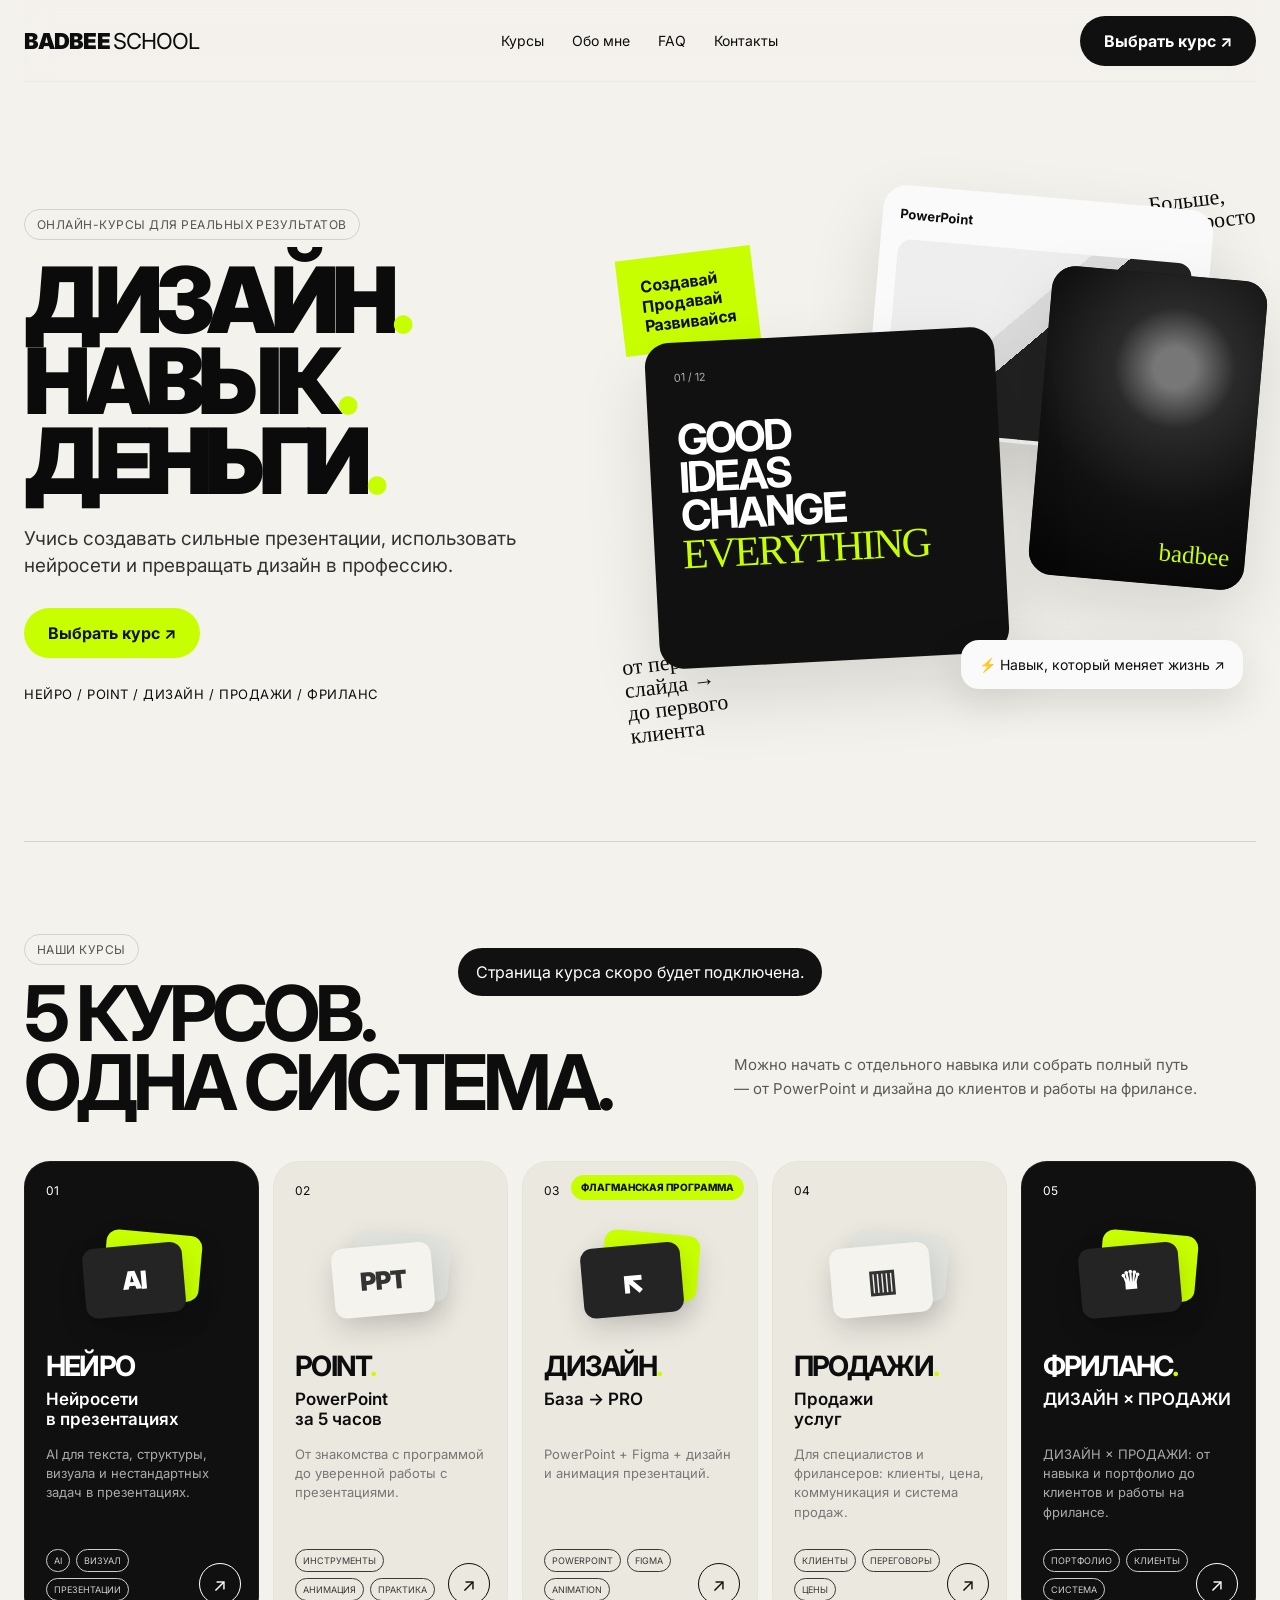
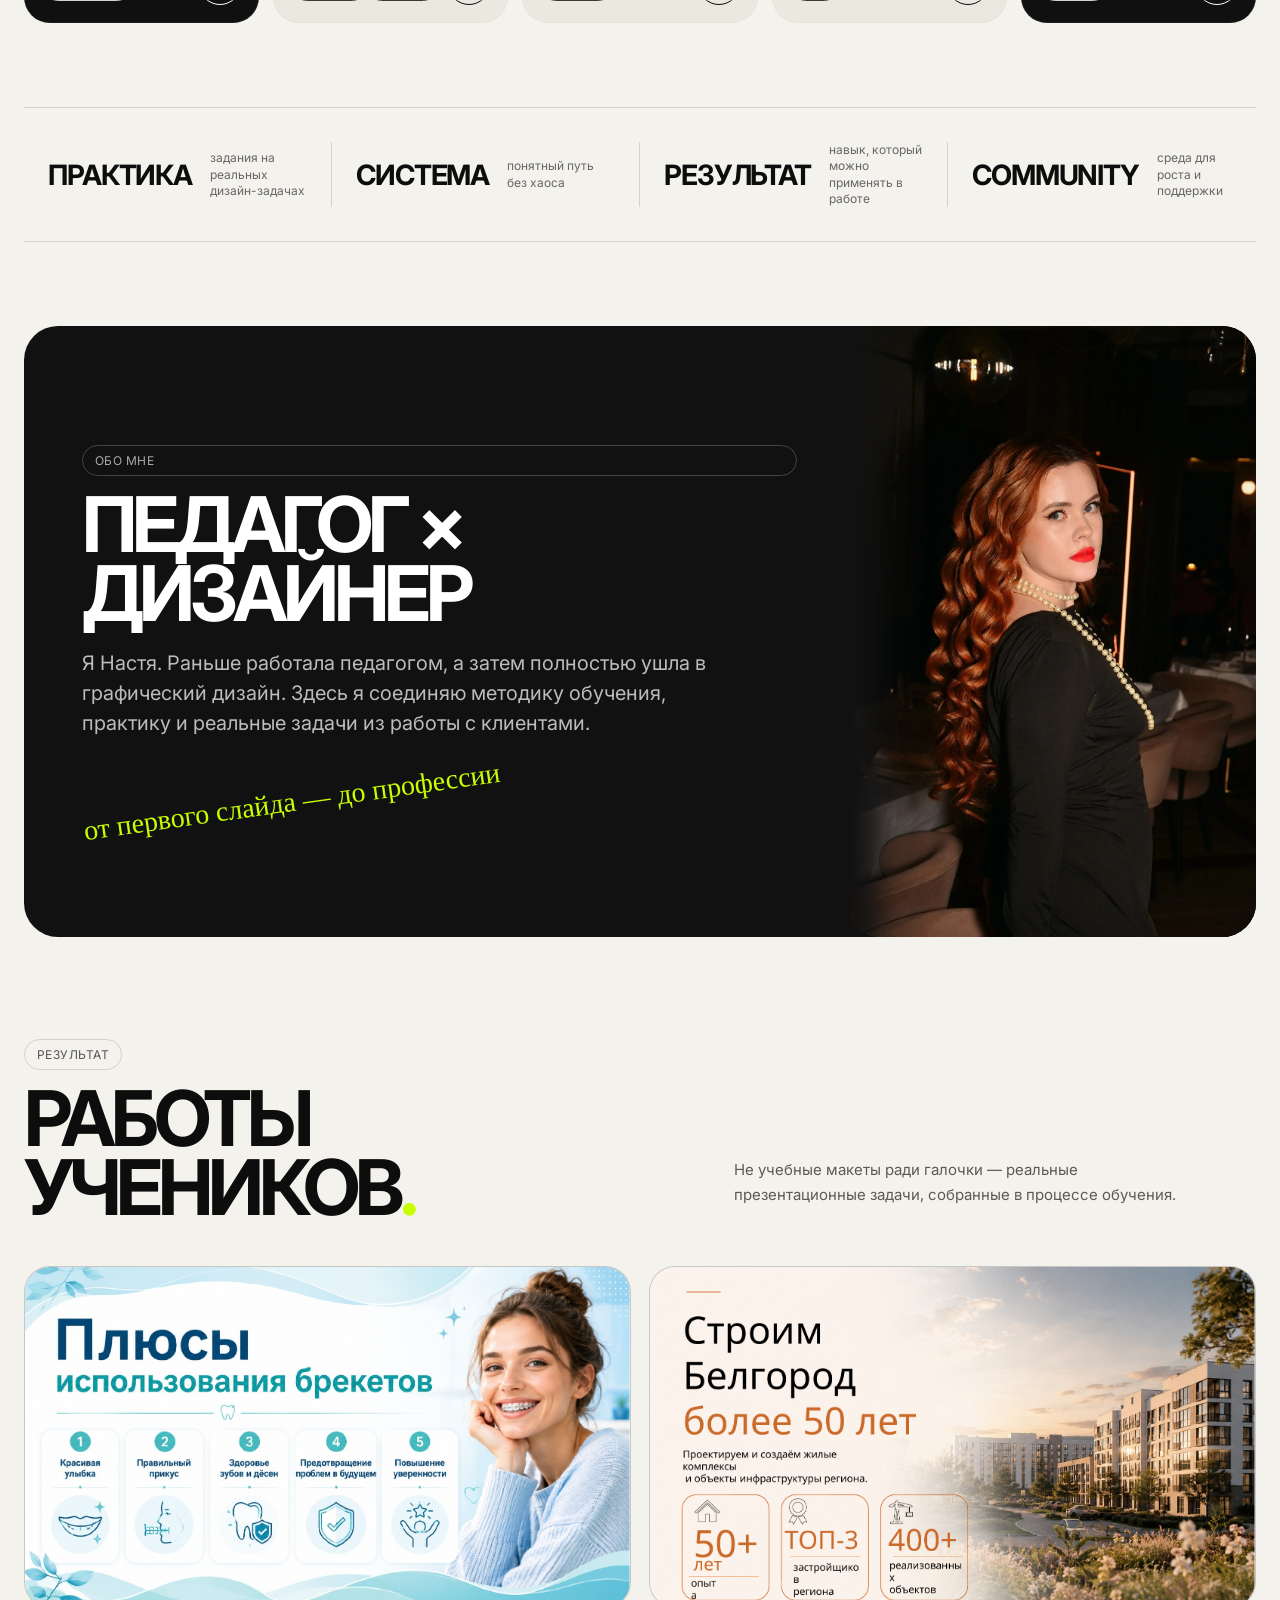
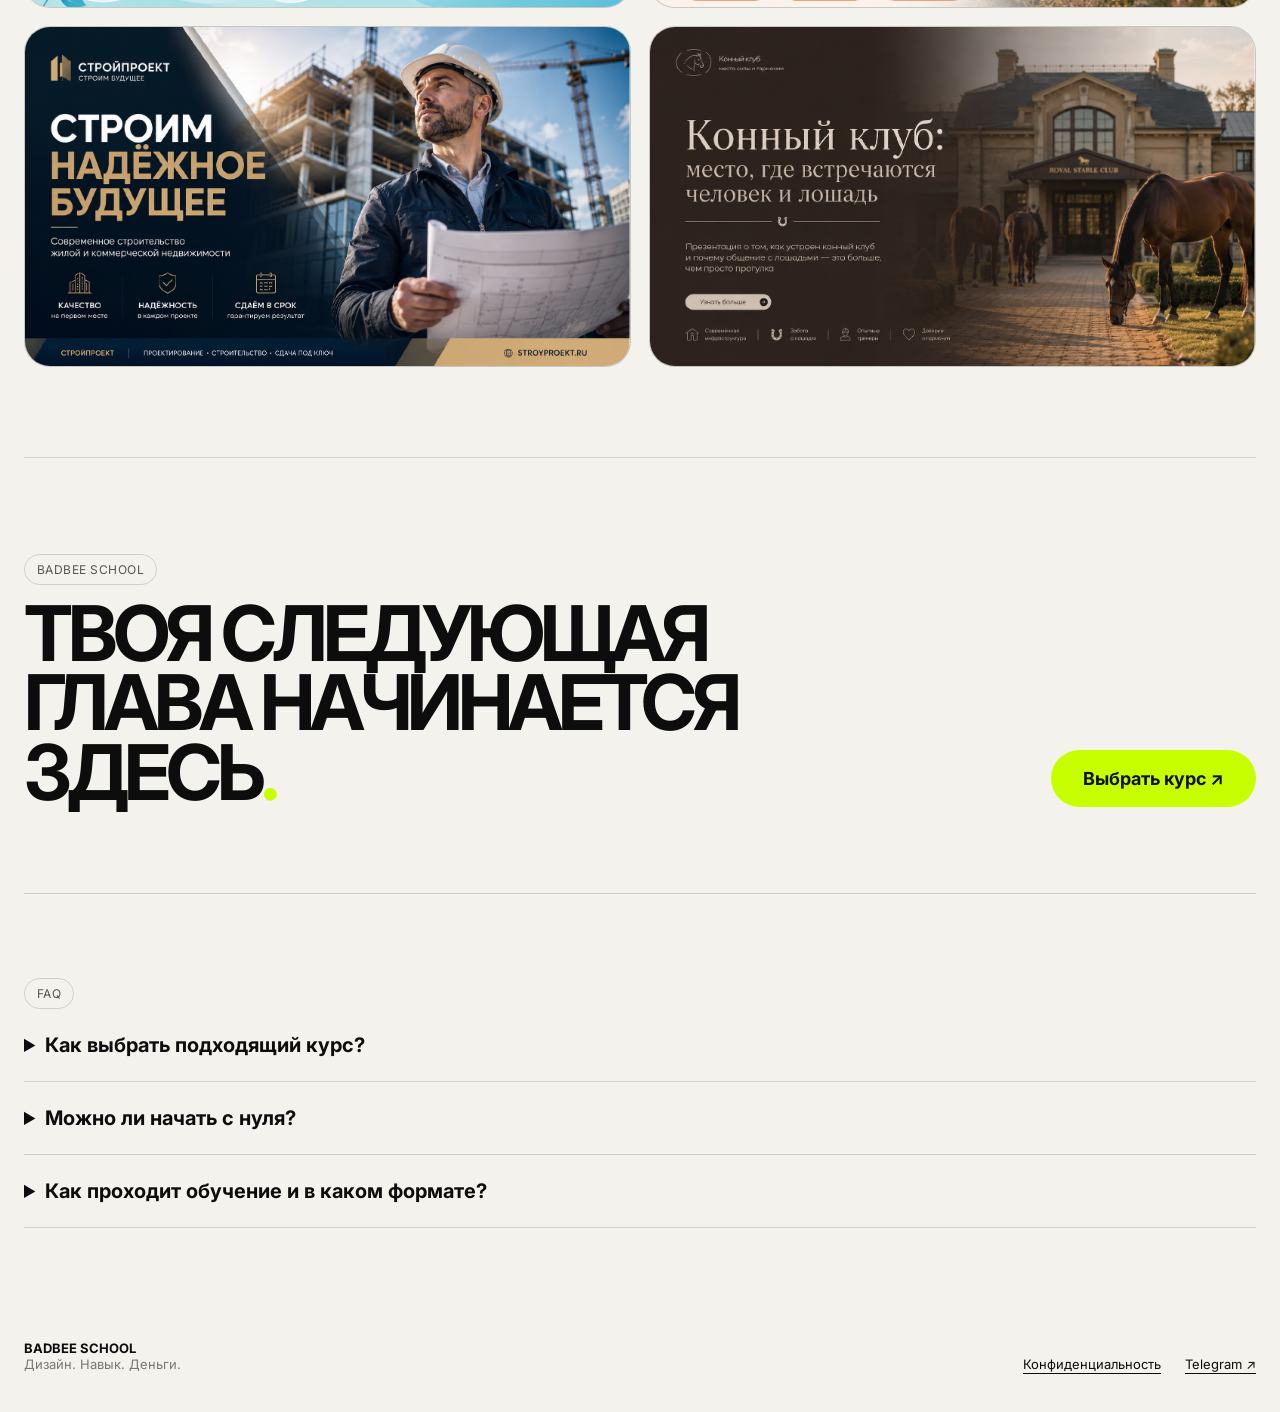
==== index.html @ 47cbee2c "пп" ====
<!DOCTYPE html>
<html lang="ru">
<head>
  <meta charset="UTF-8" />
  <meta name="viewport" content="width=device-width, initial-scale=1.0" />
  <title>BADBEE SCHOOL</title>
  <meta name="description" content="BADBEE SCHOOL — курсы по презентациям, нейросетям, продажам и фрилансу." />
  <link rel="preconnect" href="https://fonts.googleapis.com">
  <link rel="preconnect" href="https://fonts.gstatic.com" crossorigin>
  <link href="https://fonts.googleapis.com/css2?family=Inter:wght@400;500;600;700;800;900&display=swap" rel="stylesheet">
  <link rel="stylesheet" href="styles.css" />
</head>
<body>
  <header class="site-header container">
    <a href="#top" class="brand">BADBEE <span>SCHOOL</span></a>
    <nav class="nav">
      <a href="#courses">Курсы</a>
      <a href="#about">Обо мне</a>
      <a href="#faq">FAQ</a>
      <a href="#contacts">Контакты</a>
    </nav>
    <a class="button button-dark header-cta" href="#courses">Выбрать курс ↗</a>
    <button class="menu-btn" aria-label="Открыть меню">☰</button>
  </header>

  <main id="top">
    <section class="hero container">
      <div class="hero-copy">
        <div class="eyebrow">ОНЛАЙН-КУРСЫ ДЛЯ РЕАЛЬНЫХ РЕЗУЛЬТАТОВ</div>
        <h1 class="hero-stack"><span class="hero-line">ДИЗАЙН<i>.</i></span><span class="hero-line">НАВЫК<i>.</i></span><span class="hero-line">ДЕНЬГИ<i>.</i></span></h1>
        <p>Учись создавать сильные презентации, использовать нейросети и превращать дизайн в профессию.</p>
        <a href="#courses" class="button button-lime">Выбрать курс ↗</a>
        <div class="course-line">НЕЙРО / POINT / ДИЗАЙН / ПРОДАЖИ / ФРИЛАНС</div>
      </div>

      <div class="hero-art" aria-hidden="true">
        <div class="lime-note">Создавай<br>Продавай<br>Развивайся</div>
        <div class="card card-a"><div class="mini">01 / 12</div><strong>GOOD<br>IDEAS<br>CHANGE<br><em>EVERYTHING</em></strong></div>
        <div class="card card-b"><span>PowerPoint</span><div class="fake-ui"></div></div>
        <div class="card card-c"><span class="portrait-mark">badbee</span><div class="portrait"></div></div>
        <div class="floating-chip">⚡ Навык, который меняет жизнь ↗</div>
        <div class="scribble s1">от первого<br>слайда →<br>до первого<br>клиента</div>
        <div class="scribble s2">Больше,<br>чем просто<br>курсы</div>
      </div>
    </section>

    <section class="courses container" id="courses">
      <div class="section-head">
        <div>
          <div class="section-kicker">НАШИ КУРСЫ</div>
          <h2>5 КУРСОВ.<br>ОДНА СИСТЕМА.</h2>
        </div>
        <p>Можно начать с отдельного навыка или собрать полный путь — от PowerPoint и дизайна до клиентов и работы на фрилансе.</p>
      </div>

      <div class="course-grid">
        <article class="course-card dark">
          <div class="num">01</div>
          <div class="course-icon-stack"><span class="icon-card back"></span><span class="icon-card front">AI</span></div>
          <h3>НЕЙРО</h3>
          <h4>Нейросети<br>в презентациях</h4>
          <p>AI для текста, структуры, визуала и нестандартных задач в презентациях.</p>
          <div class="tags"><span>AI</span><span>ВИЗУАЛ</span><span>ПРЕЗЕНТАЦИИ</span></div>
          <button class="arrow-btn" data-course="НЕЙРО" data-href="neuro.html">↗</button>
        </article>

        <article class="course-card light">
          <div class="num">02</div>
          <div class="course-icon-stack light-icon"><span class="icon-card back"></span><span class="icon-card front">PPT</span></div>
          <h3>POINT<span>.</span></h3>
          <h4>PowerPoint<br>за 5 часов</h4>
          <p>От знакомства с программой до уверенной работы с презентациями.</p>
          <div class="tags"><span>ИНСТРУМЕНТЫ</span><span>АНИМАЦИЯ</span><span>ПРАКТИКА</span></div>
          <button class="arrow-btn" data-course="POINT" data-href="point.html">↗</button>
        </article>

        <article class="course-card light flagship">
          <div class="flag">ФЛАГМАНСКАЯ ПРОГРАММА</div>
          <div class="num">03</div>
          <div class="course-icon-stack"><span class="icon-card back"></span><span class="icon-card front">↖</span></div>
          <h3>ДИЗАЙН<span>.</span></h3>
          <h4>База → PRO</h4>
          <p>PowerPoint + Figma + дизайн и анимация презентаций.</p>
          <div class="tags"><span>POWERPOINT</span><span>FIGMA</span><span>ANIMATION</span></div>
          <button class="arrow-btn" data-course="ДИЗАЙН" data-href="design.html">↗</button>
        </article>

        <article class="course-card light sales-card">
          <div class="num">04</div>
          <div class="course-icon-stack light-icon"><span class="icon-card back"></span><span class="icon-card front">▥</span></div>
          <h3>ПРОДАЖИ<span>.</span></h3>
          <h4>Продажи<br>услуг</h4>
          <p>Для специалистов и фрилансеров: клиенты, цена, коммуникация и система продаж.</p>
          <div class="tags"><span>КЛИЕНТЫ</span><span>ПЕРЕГОВОРЫ</span><span>ЦЕНЫ</span></div>
          <button class="arrow-btn" data-course="ПРОДАЖИ" data-href="sales.html">↗</button>
        </article>

        <article class="course-card dark">
          <div class="num">05</div>
          <div class="course-icon-stack"><span class="icon-card back"></span><span class="icon-card front">♛</span></div>
          <h3>ФРИЛАНС<span>.</span></h3>
          <h4>ДИЗАЙН × ПРОДАЖИ</h4>
          <p>ДИЗАЙН × ПРОДАЖИ: от навыка и портфолио до клиентов и работы на фрилансе.</p>
          <div class="tags"><span>ПОРТФОЛИО</span><span>КЛИЕНТЫ</span><span>СИСТЕМА</span></div>
          <button class="arrow-btn" data-course="ФРИЛАНС" data-href="freelance.html">↗</button>
        </article>
      </div>
    </section>

    <section class="stats container">
      <div><strong>ПРАКТИКА</strong><span>задания на реальных дизайн-задачах</span></div>
      <div><strong>СИСТЕМА</strong><span>понятный путь без хаоса</span></div>
      <div><strong>РЕЗУЛЬТАТ</strong><span>навык, который можно применять в работе</span></div>
      <div><strong>COMMUNITY</strong><span>среда для роста и поддержки</span></div>
    </section>

    <section class="about container" id="about">
      <div class="about-card about-with-photo">
        <div class="about-copy">
          <div class="section-kicker">ОБО МНЕ</div>
          <h2>ПЕДАГОГ × ДИЗАЙНЕР</h2>
          <p>Я Настя. Раньше работала педагогом, а затем полностью ушла в графический дизайн. Здесь я соединяю методику обучения, практику и реальные задачи из работы с клиентами.</p>
          <div class="signature">от первого слайда — до профессии</div>
        </div>
        <figure class="about-photo"><img src="assets/nastya.jpg" alt="Настя — автор BADBEE SCHOOL"></figure>
      </div>
    </section>

    <section class="student-works container" id="student-works">
      <div class="section-head">
        <div><div class="section-kicker">РЕЗУЛЬТАТ</div><h2>РАБОТЫ<br>УЧЕНИКОВ<span>.</span></h2></div>
        <p>Не учебные макеты ради галочки — реальные презентационные задачи, собранные в процессе обучения.</p>
      </div>
      <div class="student-grid">
        <figure class="student-work"><img src="assets/student-work/work-1.png" alt="Работа ученика — презентация о брекетах"></figure>
        <figure class="student-work"><img src="assets/student-work/work-2.png" alt="Работа ученика — презентация жилого проекта"></figure>
        <figure class="student-work"><img src="assets/student-work/work-3.png" alt="Работа ученика — учебная презентация"></figure>
        <figure class="student-work"><img src="assets/student-work/work-4.png" alt="Работа ученика — конный клуб"></figure>
      </div>
    </section>

    <section class="cta container">
      <div>
        <div class="section-kicker">BADBEE SCHOOL</div>
        <h2>ТВОЯ СЛЕДУЮЩАЯ<br>ГЛАВА НАЧИНАЕТСЯ<br>ЗДЕСЬ<span>.</span></h2>
      </div>
      <a href="#courses" class="button button-lime big">Выбрать курс ↗</a>
    </section>

    <section class="faq container" id="faq">
      <div class="section-kicker">FAQ</div>
      <details><summary>Как выбрать подходящий курс?</summary><p>POINT — если нужна уверенная работа в PowerPoint; ДИЗАЙН — если хочешь делать сильные презентации; НЕЙРО — если хочешь встроить AI в работу; ПРОДАЖИ — если нужен рост в клиентах и цене; ФРИЛАНС — если нужен полный путь ДИЗАЙН × ПРОДАЖИ.</p></details>
      <details><summary>Можно ли начать с нуля?</summary><p>Да. На странице каждого курса будет отдельно указано, какой уровень нужен на старте.</p></details>
      <details><summary>Как проходит обучение и в каком формате?</summary><p>Все уроки и материалы доступны в чате. Ты проходишь обучение в своём темпе, а в программах с сопровождением дополнительно получаешь обратную связь, разборы и помощь по ходу обучения.</p></details>
    </section>
  </main>

  <footer class="footer container" id="contacts">
    <div><strong>BADBEE SCHOOL</strong><br><span>Дизайн. Навык. Деньги.</span></div>
    <div class="footer-links"><a href="privacy.html">Конфиденциальность</a><a href="https://t.me/badbee_design" target="_blank" rel="noreferrer">Telegram ↗</a></div>
  </footer>

  <div class="toast" id="toast">Страница курса скоро будет подключена.</div>
  <script src="script.js"></script>
</body>
</html>
---- styles.css ----
:root{
  --bg:#f4f2ec;
  --panel:#ece9e1;
  --text:#0d0d0d;
  --muted:#6f6d67;
  --lime:#c8ff00;
  --line:rgba(13,13,13,.14);
}
*{box-sizing:border-box}
html{scroll-behavior:smooth}
body{margin:0;background:var(--bg);color:var(--text);font-family:Inter,Arial,sans-serif}
a{color:inherit;text-decoration:none}
button{font:inherit}
.container{width:min(1320px,calc(100% - 48px));margin:0 auto}
.site-header{height:82px;display:flex;align-items:center;justify-content:space-between;gap:24px;position:sticky;top:0;z-index:50;background:rgba(244,242,236,.86);backdrop-filter:blur(14px);border-bottom:1px solid rgba(0,0,0,.04)}
.brand{font-size:22px;font-weight:900;letter-spacing:-.04em}.brand span{font-weight:400}
.nav{display:flex;gap:28px;font-size:14px}.nav a:hover{opacity:.55}
.button{display:inline-flex;align-items:center;justify-content:center;border-radius:999px;padding:15px 24px;font-weight:700;transition:.2s transform,.2s opacity}.button:hover{transform:translateY(-2px)}
.button-dark{background:#101010;color:white}.button-lime{background:var(--lime);color:#111}.big{padding:18px 32px;font-size:18px}
.menu-btn{display:none;border:0;background:transparent;font-size:26px}
.hero{min-height:720px;display:grid;grid-template-columns:.86fr 1.14fr;align-items:center;gap:30px;padding:50px 0 64px;border-bottom:1px solid var(--line)}
.eyebrow,.section-kicker{display:inline-block;border:1px solid var(--line);border-radius:999px;padding:7px 12px;font-size:12px;letter-spacing:.04em;color:#555}
.hero h1{font-size:clamp(64px,7vw,112px);line-height:.86;letter-spacing:-.075em;margin:24px 0 24px;font-weight:900}.hero h1 span,.course-card h3 span,.cta h2 span{color:var(--lime)}
.hero-copy>p{max-width:520px;font-size:20px;line-height:1.35;color:#333;margin-bottom:28px}.course-line{font-size:13px;letter-spacing:.04em;margin-top:28px}
.hero-art{position:relative;height:560px}
.card{position:absolute;border-radius:24px;box-shadow:0 30px 70px rgba(0,0,0,.12);overflow:hidden}.card-a{width:58%;height:330px;background:#111;color:#fff;left:9%;top:155px;padding:26px;transform:rotate(-3deg);z-index:3}.card-a strong{font-size:42px;line-height:.9;letter-spacing:-.05em}.card-a em{font-style:normal;color:var(--lime);font-family:cursive;font-weight:400}.mini{font-size:11px;margin-bottom:36px;color:#aaa}.card-b{width:55%;height:260px;right:6%;top:20px;background:#fafafa;transform:rotate(5deg);padding:18px;z-index:1}.card-b span{font-size:13px;font-weight:700}.fake-ui{margin-top:16px;height:190px;border-radius:14px;background:linear-gradient(135deg,#eee 0 40%,#ddd 40% 48%,#222 48% 100%)}.card-c{width:37%;height:320px;right:1%;top:85px;background:#151515;z-index:2;transform:rotate(5deg)}.portrait{height:100%;background:radial-gradient(circle at 60% 30%,#777 0 8%,#2a2a2a 24%,#111 56%,#050505 100%)}.portrait-mark{position:absolute;right:16px;bottom:18px;color:var(--lime);font-family:cursive;font-size:25px;z-index:2}.lime-note{position:absolute;left:0;top:80px;background:var(--lime);padding:18px 22px;transform:rotate(-7deg);font-weight:700;z-index:0}.floating-chip{position:absolute;right:4%;bottom:80px;background:#fafafa;border-radius:18px;padding:16px 18px;z-index:6;box-shadow:0 14px 40px rgba(0,0,0,.12);font-size:14px}.scribble{position:absolute;font-family:cursive;font-size:22px;line-height:1.05;transform:rotate(-7deg)}.s1{left:-2%;bottom:20px}.s2{right:-2%;top:30px}
.courses{padding:70px 0}.section-head{display:grid;grid-template-columns:1.1fr .9fr;gap:40px;align-items:end;margin-bottom:34px}.section-head h2,.about h2,.cta h2{font-size:clamp(48px,6vw,82px);line-height:.9;letter-spacing:-.065em;margin:14px 0 0}.section-head p{font-size:16px;line-height:1.5;color:#5c5a56;max-width:470px}
.course-grid{display:grid;grid-template-columns:repeat(5,1fr);gap:12px}.course-card{min-height:430px;border-radius:24px;padding:22px;position:relative;overflow:hidden;display:flex;flex-direction:column}.course-card.dark{background:#101010;color:#fff}.course-card.light{background:#ebe8e0}.course-card h3{font-size:31px;line-height:.95;letter-spacing:-.055em;margin:158px 0 8px;position:relative;z-index:5;max-width:100%}.course-card h4{font-size:18px;line-height:1.15;margin:0 0 16px;font-weight:600;position:relative;z-index:5}.course-card p{font-size:14px;line-height:1.45;color:#777;margin:0 0 18px;position:relative;z-index:5}.dark p{color:#aaa}.num{position:absolute;left:22px;top:18px;font-size:12px}.tags{display:flex;flex-wrap:wrap;gap:6px;margin-top:auto;padding-right:44px}.tags span{font-size:9px;border:1px solid currentColor;border-radius:999px;padding:5px 7px;opacity:.8}.arrow-btn{position:absolute;right:18px;bottom:18px;width:42px;height:42px;border-radius:50%;background:transparent;border:1px solid currentColor;color:inherit;cursor:pointer;font-size:18px}.arrow-btn:hover{background:var(--lime);color:#111;border-color:var(--lime)}
.orb{position:absolute;width:156px;height:156px;border-radius:50%;right:-18px;top:18px;background:radial-gradient(circle at 35% 35%,#dfff58 0 7%,#7c9d18 22%,#15200b 52%,#050505 78%)}.ppt-cubes{position:absolute;top:40px;right:18px;display:flex;gap:-10px;transform:rotate(6deg)}.ppt-cubes span{width:52px;height:52px;border-radius:12px;background:linear-gradient(145deg,#ddd,#aaa);display:grid;place-items:center;font-size:28px;color:white;box-shadow:0 8px 22px rgba(0,0,0,.12);margin-left:-16px}.mock-stack{position:absolute;right:4px;top:34px;width:148px;height:100px}.mock-stack div{position:absolute;width:118px;height:72px;background:#111;border-radius:8px;border:6px solid #ddd;box-shadow:0 10px 24px rgba(0,0,0,.12)}.mock-stack div:nth-child(2){transform:translate(20px,14px) rotate(8deg)}.mock-stack div:nth-child(3){transform:translate(38px,30px) rotate(-4deg);background:#333}.megaphone{position:absolute;right:22px;top:26px;font-size:142px;line-height:.7;color:var(--lime);transform:rotate(-20deg);text-shadow:8px 8px 0 #111}.flag{position:absolute;right:14px;top:14px;background:var(--lime);color:#111;border-radius:999px;padding:7px 10px;font-size:10px;font-weight:800}.laptop{position:absolute;right:-4px;top:46px;width:148px;height:92px;background:#1b1b1b;border-radius:10px;color:white;font-size:18px;font-weight:900;padding:17px;transform:rotate(-6deg);box-shadow:0 14px 30px rgba(0,0,0,.25)}
.stats{display:grid;grid-template-columns:repeat(4,1fr);border-top:1px solid var(--line);border-bottom:1px solid var(--line);padding:30px 0;margin-bottom:70px}.stats>div{display:flex;gap:12px;align-items:center;padding:0 20px;border-right:1px solid var(--line)}.stats>div:last-child{border-right:0}.stats strong{font-size:32px}.stats span{font-size:11px;color:#666;line-height:1.25}
.about{padding-bottom:70px}.about-card{background:#111;color:white;border-radius:30px;padding:54px;position:relative;overflow:hidden}.about-card p{max-width:700px;font-size:20px;line-height:1.5;color:#bcbcbc}.about-card .section-kicker{border-color:#444;color:#aaa}.signature{position:absolute;right:50px;bottom:46px;color:var(--lime);font-family:cursive;font-size:28px;transform:rotate(-8deg)}
.cta{display:flex;justify-content:space-between;align-items:end;padding:70px 0;border-top:1px solid var(--line);border-bottom:1px solid var(--line)}.cta h2{margin-top:14px}.faq{padding:70px 0}.faq details{border-bottom:1px solid var(--line);padding:20px 0}.faq summary{font-size:20px;font-weight:700;cursor:pointer}.faq p{max-width:780px;color:#666;line-height:1.55}
.footer{display:flex;justify-content:space-between;gap:20px;align-items:flex-end;padding:28px 0 40px;font-size:13px}.footer span{color:#777}.footer-links{display:flex;gap:24px;flex-wrap:wrap}.footer-links a{text-decoration:underline;text-underline-offset:4px}
.toast{position:fixed;left:50%;bottom:24px;transform:translate(-50%,120px);background:#111;color:#fff;border-radius:999px;padding:14px 18px;z-index:100;transition:.25s}.toast.show{transform:translate(-50%,0)}
@media(min-width:1051px){
  .course-card{padding:20px}
  .course-card h3{font-size:29px}
  .course-card h4{font-size:17px}
}
@media(max-width:1050px){.nav,.header-cta{display:none}.menu-btn{display:block}.hero{grid-template-columns:1fr;min-height:auto}.hero-art{height:500px}.course-grid{grid-template-columns:repeat(2,1fr)}.flagship{grid-column:span 2}.stats{grid-template-columns:repeat(2,1fr);row-gap:24px}.stats>div:nth-child(2){border-right:0}.section-head{grid-template-columns:1fr}.signature{position:static;margin-top:24px}}
@media(max-width:680px){.container{width:min(100% - 24px,1180px)}.site-header{height:68px}.brand{font-size:18px}.hero{padding:28px 0 48px}.hero h1{font-size:58px}.hero-copy>p{font-size:17px}.hero-art{height:410px}.card-a{width:72%;height:250px;left:0;top:120px}.card-a strong{font-size:30px}.card-b{width:70%;height:200px;right:0}.card-c{width:42%;height:230px;right:0;top:74px}.lime-note{font-size:12px}.floating-chip{font-size:11px;bottom:25px}.scribble{display:none}.course-grid{grid-template-columns:1fr}.flagship{grid-column:auto}.course-card{min-height:400px}.course-card h3{margin-top:150px;font-size:34px}.stats{grid-template-columns:1fr}.stats>div{border-right:0;border-bottom:1px solid var(--line);padding:14px 0}.stats>div:last-child{border-bottom:0}.about-card{padding:34px 24px}.about-card p{font-size:17px}.cta{align-items:flex-start;flex-direction:column;gap:30px}.footer{flex-direction:column;align-items:flex-start}.footer-links{gap:14px}.section-head h2,.about h2,.cta h2{font-size:48px}}

/* Internal course pages */
.course-hero{display:grid;grid-template-columns:.88fr 1.12fr;gap:44px;align-items:center;min-height:650px;padding:54px 0 70px;border-bottom:1px solid var(--line)}
.course-hero-copy h1{font-size:clamp(76px,9vw,140px);line-height:.8;letter-spacing:-.08em;margin:24px 0 24px}.course-hero-copy h1 span,.program h2 span,.who h2 span,.action-section h2 span{color:var(--lime)}
.course-hero-copy h2{font-size:clamp(28px,3vw,48px);line-height:1;letter-spacing:-.04em;margin:0 0 22px}.course-hero-copy>p{max-width:580px;font-size:19px;line-height:1.48;color:#3f3d39;margin-bottom:28px}
.course-hero-visual{height:500px;position:relative;border-radius:34px;background:#111;color:white;overflow:hidden;padding:34px;box-shadow:0 28px 70px rgba(0,0,0,.11)}
.course-hero-visual.purchase{background:linear-gradient(150deg,#111 0 58%,#252525 100%)}.course-hero-visual.presale{background:linear-gradient(150deg,#e9e6de 0 55%,#dcd8cf 100%);color:#111}
.visual-index{font-size:12px;opacity:.6}.visual-title{position:absolute;left:34px;bottom:108px;font-size:64px;line-height:.9;font-weight:900;letter-spacing:-.06em;z-index:3}.visual-title span{color:var(--lime)}.visual-sub{position:absolute;left:36px;bottom:68px;font-size:16px;max-width:310px;z-index:3}.visual-note{position:absolute;right:28px;bottom:24px;font-family:cursive;font-size:18px;transform:rotate(-6deg);z-index:4}
.visual-card{position:absolute;border-radius:20px;padding:24px;font-weight:900;line-height:.9;box-shadow:0 20px 40px rgba(0,0,0,.18)}.vc1{width:230px;height:170px;right:90px;top:80px;background:#050505;color:#fff;font-size:34px;transform:rotate(-8deg);z-index:2}.vc2{width:200px;height:140px;right:18px;top:42px;background:#f8f7f2;color:#111;font-size:24px;transform:rotate(8deg);z-index:1}.visual-orb{position:absolute;width:250px;height:250px;border-radius:50%;right:-60px;bottom:-70px;background:radial-gradient(circle at 35% 35%,#ebff91 0 6%,#c8ff00 18%,#6c8c08 44%,#121800 72%);filter:saturate(.9)}
.course-intro{padding:80px 0;border-bottom:1px solid var(--line)}.course-intro h2{font-size:clamp(42px,5vw,72px);letter-spacing:-.055em;line-height:1.02;max-width:1000px;margin:20px 0 0}
.program{padding:80px 0}.program-head{display:grid;grid-template-columns:1.1fr .9fr;gap:48px;align-items:end;margin-bottom:30px}.program h2,.who h2,.action-section h2{font-size:clamp(48px,6vw,86px);line-height:.9;letter-spacing:-.065em;margin:14px 0 0}.program-head p{color:#666;line-height:1.5;max-width:500px}.module-list{border-top:1px solid var(--line)}.module{display:grid;grid-template-columns:70px 1fr 42px;align-items:center;min-height:92px;border-bottom:1px solid var(--line);gap:18px}.module span{font-size:13px;color:#777}.module h3{font-size:24px;margin:0;letter-spacing:-.03em}.module b{font-size:22px;font-weight:400;text-align:center}
.who{display:grid;grid-template-columns:.9fr 1.1fr;gap:60px;padding:80px 0;border-top:1px solid var(--line);border-bottom:1px solid var(--line)}.who-list{display:flex;flex-direction:column;justify-content:center}.who-list>div{display:flex;gap:18px;align-items:flex-start;padding:18px 0;border-bottom:1px solid var(--line)}.who-list>div:last-child{border-bottom:0}.who-list span{width:28px;height:28px;border-radius:50%;background:var(--lime);display:grid;place-items:center;font-weight:800;flex:0 0 auto}.who-list p{font-size:20px;line-height:1.35;margin:0}
.format{display:grid;grid-template-columns:repeat(3,1fr);gap:14px;padding:80px 0}.format-card{min-height:230px;border-radius:24px;background:#e9e6de;padding:26px;display:flex;flex-direction:column}.format-card>span{font-size:12px}.format-card strong{font-size:30px;letter-spacing:-.04em;margin-top:auto}.format-card p{color:#666;line-height:1.45;margin-bottom:0}
.action-section{display:grid;grid-template-columns:.85fr 1.15fr;gap:50px;padding:80px 0;border-top:1px solid var(--line)}.action-note{font-size:16px;color:#666;line-height:1.5;max-width:520px}.lead-form{background:#111;color:#fff;border-radius:30px;padding:34px;display:grid;grid-template-columns:1fr 1fr;gap:18px}.lead-form label{font-size:12px;color:#aaa;display:flex;flex-direction:column;gap:8px}.lead-form input,.lead-form textarea,.lead-form select{width:100%;border:1px solid #444;background:#1c1c1c;color:#fff;border-radius:14px;padding:14px 15px;font:inherit;outline:none}.lead-form input:focus,.lead-form textarea:focus,.lead-form select:focus{border-color:var(--lime)}.form-wide{grid-column:1/-1}.check{flex-direction:row!important;align-items:center!important}.check input{width:auto}.form-status{min-height:20px;margin:0;color:#c8ff00;font-size:13px}.lead-form .button{border:0;cursor:pointer}
@media(max-width:900px){.course-hero{grid-template-columns:1fr}.course-hero-visual{height:430px}.program-head,.who,.action-section{grid-template-columns:1fr}.format{grid-template-columns:1fr}.program-head{gap:20px}.who{gap:26px}}
@media(max-width:680px){.course-hero{padding-top:30px}.course-hero-copy h1{font-size:74px}.course-hero-visual{height:390px;padding:24px}.visual-title{font-size:46px;left:24px;bottom:108px}.visual-sub{left:25px;bottom:70px}.vc1{width:190px;height:140px;right:38px;top:82px;font-size:28px}.vc2{width:160px;height:115px;right:10px;top:35px}.course-intro,.program,.who,.format,.action-section{padding:56px 0}.module{grid-template-columns:42px 1fr 30px;min-height:80px}.module h3{font-size:19px}.lead-form{grid-template-columns:1fr;padding:24px}.lead-form label{grid-column:1/-1}.who-list p{font-size:17px}}

/* Internal course pages */
.course-hero{display:grid;grid-template-columns:.88fr 1.12fr;gap:44px;align-items:center;min-height:650px;padding:54px 0 70px;border-bottom:1px solid var(--line)}
.course-hero-copy h1{font-size:clamp(76px,9vw,140px);line-height:.8;letter-spacing:-.08em;margin:24px 0}.course-hero-copy h1 span,.program h2 span,.who h2 span,.action-section h2 span{color:var(--lime)}
.course-hero-copy h2{font-size:clamp(28px,3vw,48px);line-height:1;letter-spacing:-.04em;margin:0 0 22px}.course-hero-copy>p{max-width:580px;font-size:19px;line-height:1.48;color:#3f3d39;margin-bottom:28px}
.course-hero-visual{height:500px;position:relative;border-radius:34px;background:#111;color:white;overflow:hidden;padding:34px;box-shadow:0 28px 70px rgba(0,0,0,.11)}.course-hero-visual.purchase{background:linear-gradient(150deg,#111 0 58%,#252525 100%)}.course-hero-visual.presale{background:linear-gradient(150deg,#e9e6de 0 55%,#dcd8cf 100%);color:#111}
.visual-index{font-size:12px;opacity:.6}.visual-title{position:absolute;left:34px;bottom:108px;font-size:64px;line-height:.9;font-weight:900;letter-spacing:-.06em;z-index:3}.visual-title span{color:var(--lime)}.visual-sub{position:absolute;left:36px;bottom:68px;font-size:16px;max-width:310px;z-index:3}.visual-note{position:absolute;right:28px;bottom:24px;font-family:cursive;font-size:18px;transform:rotate(-6deg);z-index:4}
.visual-card{position:absolute;border-radius:20px;padding:24px;font-weight:900;line-height:.9;box-shadow:0 20px 40px rgba(0,0,0,.18)}.vc1{width:230px;height:170px;right:90px;top:80px;background:#050505;color:#fff;font-size:34px;transform:rotate(-8deg);z-index:2}.vc2{width:200px;height:140px;right:18px;top:42px;background:#f8f7f2;color:#111;font-size:24px;transform:rotate(8deg);z-index:1}.visual-orb{position:absolute;width:250px;height:250px;border-radius:50%;right:-60px;bottom:-70px;background:radial-gradient(circle at 35% 35%,#ebff91 0 6%,#c8ff00 18%,#6c8c08 44%,#121800 72%);filter:saturate(.9)}
.course-intro{padding:80px 0;border-bottom:1px solid var(--line)}.course-intro h2{font-size:clamp(42px,5vw,72px);letter-spacing:-.055em;line-height:1.02;max-width:1000px;margin:20px 0 0}
.program{padding:80px 0}.program-head{display:grid;grid-template-columns:1.1fr .9fr;gap:48px;align-items:end;margin-bottom:30px}.program h2,.who h2,.action-section h2{font-size:clamp(48px,6vw,86px);line-height:.9;letter-spacing:-.065em;margin:14px 0 0}.program-head p{color:#666;line-height:1.5;max-width:500px}.module-list{border-top:1px solid var(--line)}.module{display:grid;grid-template-columns:70px 1fr 42px;align-items:center;min-height:92px;border-bottom:1px solid var(--line);gap:18px}.module span{font-size:13px;color:#777}.module h3{font-size:24px;margin:0;letter-spacing:-.03em}.module b{font-size:22px;font-weight:400;text-align:center}
.who{display:grid;grid-template-columns:.9fr 1.1fr;gap:60px;padding:80px 0;border-top:1px solid var(--line);border-bottom:1px solid var(--line)}.who-list{display:flex;flex-direction:column;justify-content:center}.who-list>div{display:flex;gap:18px;align-items:flex-start;padding:18px 0;border-bottom:1px solid var(--line)}.who-list>div:last-child{border-bottom:0}.who-list span{width:28px;height:28px;border-radius:50%;background:var(--lime);display:grid;place-items:center;font-weight:800;flex:0 0 auto}.who-list p{font-size:20px;line-height:1.35;margin:0}
.format{display:grid;grid-template-columns:repeat(3,1fr);gap:14px;padding:80px 0}.format-card{min-height:230px;border-radius:24px;background:#e9e6de;padding:26px;display:flex;flex-direction:column}.format-card>span{font-size:12px}.format-card strong{font-size:30px;letter-spacing:-.04em;margin-top:auto}.format-card p{color:#666;line-height:1.45;margin-bottom:0}
.action-section{display:grid;grid-template-columns:.85fr 1.15fr;gap:50px;padding:80px 0;border-top:1px solid var(--line)}.action-note{font-size:16px;color:#666;line-height:1.5;max-width:520px}.lead-form{background:#111;color:#fff;border-radius:30px;padding:34px;display:grid;grid-template-columns:1fr 1fr;gap:18px}.lead-form label{font-size:12px;color:#aaa;display:flex;flex-direction:column;gap:8px}.lead-form input,.lead-form textarea,.lead-form select{width:100%;border:1px solid #444;background:#1c1c1c;color:#fff;border-radius:14px;padding:14px 15px;font:inherit;outline:none}.lead-form input:focus,.lead-form textarea:focus,.lead-form select:focus{border-color:var(--lime)}.form-wide{grid-column:1/-1}.check{flex-direction:row!important;align-items:center!important}.check input{width:auto}.form-status{min-height:20px;margin:0;color:#c8ff00;font-size:13px}.lead-form .button{border:0;cursor:pointer}
.nav.mobile-open{display:flex;position:absolute;top:68px;left:12px;right:12px;flex-direction:column;background:#f4f2ec;padding:20px;border:1px solid var(--line);border-radius:18px;box-shadow:0 16px 40px rgba(0,0,0,.08)}
@media(max-width:900px){.course-hero{grid-template-columns:1fr}.course-hero-visual{height:430px}.program-head,.who,.action-section{grid-template-columns:1fr}.format{grid-template-columns:1fr}.program-head{gap:20px}.who{gap:26px}}
@media(max-width:680px){.course-hero{padding-top:30px}.course-hero-copy h1{font-size:74px}.course-hero-visual{height:390px;padding:24px}.visual-title{font-size:46px;left:24px;bottom:108px}.visual-sub{left:25px;bottom:70px}.vc1{width:190px;height:140px;right:38px;top:82px;font-size:28px}.vc2{width:160px;height:115px;right:10px;top:35px}.course-intro,.program,.who,.format,.action-section{padding:56px 0}.module{grid-template-columns:42px 1fr 30px;min-height:80px}.module h3{font-size:19px}.lead-form{grid-template-columns:1fr;padding:24px}.lead-form label{grid-column:1/-1}.who-list p{font-size:17px}}

/* === Main page polish pass 02 === */
.hero{grid-template-columns:minmax(0,.92fr) minmax(520px,1.08fr);gap:54px;padding:72px 0 84px;min-height:760px}
.hero-copy{position:relative;z-index:10}
.hero h1{font-size:clamp(72px,7.15vw,108px);max-width:610px;margin:26px 0 26px}
.hero-copy>p{max-width:500px;font-size:19px;line-height:1.45}
.hero-art{height:590px;isolation:isolate}
.card-a{width:55%;height:326px;left:5%;top:174px;padding:28px}
.card-b{width:52%;height:248px;right:8%;top:36px}
.card-c{width:34%;height:310px;right:0;top:112px}
.lime-note{left:0;top:92px}
.floating-chip{right:2%;bottom:62px}
.s1{left:1%;bottom:8px}.s2{right:0;top:26px}

.courses{padding:92px 0 84px}
.section-head{margin-bottom:44px;gap:72px}
.section-head p{font-size:15px;line-height:1.65}
.course-grid{gap:14px;align-items:stretch}
.course-card{min-height:462px;padding:22px;border-radius:26px}
.course-card::after{content:"";position:absolute;inset:0;border-radius:inherit;pointer-events:none;box-shadow:inset 0 0 0 1px rgba(0,0,0,.025)}
.course-card.dark::after{box-shadow:inset 0 0 0 1px rgba(255,255,255,.06)}
.course-card h3{font-size:28px;margin:178px 0 9px;white-space:nowrap;letter-spacing:-.065em}
.course-card h4{font-size:17px;line-height:1.18;margin-bottom:14px}
.course-card p{font-size:13px;line-height:1.48;margin-bottom:18px}
.num{z-index:8}
.flag{z-index:8}
.orb{width:130px;height:130px;right:12px;top:34px}
.ppt-cubes{top:52px;right:20px;gap:0}
.ppt-cubes span{width:46px;height:46px;font-size:23px;border-radius:11px;margin-left:-14px}
.mock-stack{right:13px;top:49px;width:132px;height:105px}
.mock-stack div{width:104px;height:65px;border-width:5px}
.mock-stack div:nth-child(2){transform:translate(16px,14px) rotate(8deg)}
.mock-stack div:nth-child(3){transform:translate(28px,28px) rotate(-4deg)}
.megaphone{right:25px;top:47px;font-size:102px;line-height:.72;text-shadow:6px 6px 0 #111}
.laptop{right:12px;top:56px;width:132px;height:84px;font-size:16px;padding:15px}
.tags{position:relative;z-index:6}
.arrow-btn{z-index:8}

.stats{margin-bottom:84px;padding:34px 0}
.stats strong{font-size:28px;letter-spacing:-.04em}
.stats span{font-size:11px;line-height:1.35}
.about{padding-bottom:84px}
.about-card{padding:62px;border-radius:34px;min-height:330px;display:flex;flex-direction:column;justify-content:center}
.about-card h2{max-width:820px}.about-card p{max-width:670px}
.cta{padding:86px 0}
.faq{padding:84px 0}
.faq details{padding:24px 0}

@media(max-width:1180px) and (min-width:1051px){
  .course-card h3{font-size:25px}
  .course-card h4{font-size:16px}
  .course-card{padding:18px}
  .course-card p{font-size:12.5px}
}

@media(max-width:1050px){
  .hero{grid-template-columns:1fr;gap:18px;padding-top:52px}
  .hero-copy{max-width:720px}
  .hero-art{height:510px;max-width:760px;width:100%;margin:0 auto}
  .course-grid{grid-template-columns:repeat(2,minmax(0,1fr));gap:16px}
  .course-card{min-height:430px}
  .course-card h3{font-size:36px;margin-top:164px}
  .flagship{grid-column:span 2}
  .flagship h3{font-size:42px}
}

@media(max-width:680px){
  .hero{padding:34px 0 54px;gap:12px}
  .hero h1{font-size:clamp(54px,16.2vw,70px);line-height:.88;margin:20px 0 20px}
  .eyebrow{font-size:10px;padding:6px 9px}
  .hero-copy>p{font-size:16px;max-width:94%}
  .course-line{font-size:10px;line-height:1.5;max-width:92%}
  .hero-art{height:395px;margin-top:12px}
  .card-a{width:74%;height:238px;left:0;top:118px;padding:20px;border-radius:20px}
  .card-a strong{font-size:28px}.mini{margin-bottom:26px}
  .card-b{width:67%;height:178px;right:0;top:18px;padding:13px;border-radius:18px}
  .fake-ui{height:125px;margin-top:11px}
  .card-c{width:39%;height:205px;right:0;top:74px;border-radius:18px}
  .lime-note{left:1%;top:66px;padding:12px 14px;font-size:11px}
  .floating-chip{right:1%;bottom:10px;padding:11px 12px;font-size:10px;border-radius:13px}
  .courses{padding:64px 0}
  .section-head{gap:18px;margin-bottom:28px}
  .section-head p{font-size:14px;margin-top:0}
  .course-grid{grid-template-columns:1fr;gap:12px}
  .flagship{grid-column:auto}
  .course-card{min-height:390px;padding:20px}
  .course-card h3{font-size:36px;margin-top:145px}
  .course-card h4{font-size:18px}
  .course-card p{font-size:13.5px;max-width:86%}
  .orb{width:118px;height:118px;right:18px;top:29px}
  .ppt-cubes{top:44px}.mock-stack{top:41px}.megaphone{top:38px;font-size:92px}.laptop{top:47px}
  .tags{padding-right:48px}
  .stats{margin-bottom:64px;padding:18px 0}
  .stats>div{padding:17px 0;gap:16px}.stats strong{min-width:120px;font-size:24px}
  .about{padding-bottom:64px}.about-card{padding:34px 24px;min-height:0;border-radius:26px}
  .cta{padding:64px 0}.faq{padding:64px 0}
}

/* === Course page polish: NEURO === */
body.course-neuro .course-hero{grid-template-columns:minmax(0,.86fr) minmax(520px,1.14fr);gap:62px;padding:74px 0 86px;min-height:720px}
body.course-neuro .course-hero-copy{position:relative;z-index:5}
body.course-neuro .course-hero-copy h1{font-size:clamp(88px,9.3vw,142px);margin:28px 0 26px}
body.course-neuro .course-hero-copy h2{max-width:520px;font-size:clamp(30px,3.1vw,48px)}
body.course-neuro .course-hero-copy>p{max-width:535px;font-size:18px}
body.course-neuro .course-hero-visual{height:535px;border-radius:38px;padding:36px;isolation:isolate}
body.course-neuro .course-hero-visual:before{content:"AI / 01";position:absolute;right:30px;top:28px;font-size:11px;letter-spacing:.12em;color:#8b8b8b;z-index:5}
body.course-neuro .visual-title{left:36px;bottom:118px;font-size:70px}
body.course-neuro .visual-sub{left:38px;bottom:78px}
body.course-neuro .visual-note{right:30px;bottom:27px;color:var(--lime)}
body.course-neuro .vc1{width:218px;height:164px;right:118px;top:92px;font-size:31px;transform:rotate(-7deg)}
body.course-neuro .vc2{width:184px;height:128px;right:30px;top:50px;font-size:21px;transform:rotate(7deg)}
body.course-neuro .visual-orb{width:270px;height:270px;right:-72px;bottom:-76px;opacity:.92}
body.course-neuro .course-intro{padding:92px 0 96px}
body.course-neuro .course-intro h2{max-width:1060px}
body.course-neuro .program{padding:96px 0}
body.course-neuro .program-head{gap:70px;margin-bottom:42px}
body.course-neuro .module{min-height:100px;transition:background .18s ease,padding .18s ease}
body.course-neuro .module:hover{background:rgba(200,255,0,.12);padding-left:14px;padding-right:14px}
body.course-neuro .who{padding:96px 0;gap:80px}
body.course-neuro .format{padding:96px 0;gap:18px}
body.course-neuro .format-card{min-height:255px;border-radius:28px;padding:28px}
body.course-neuro .format-card:nth-child(2){background:#111;color:#fff}
body.course-neuro .format-card:nth-child(2) p{color:#aaa}
body.course-neuro .format-card:nth-child(2)>span{color:var(--lime)}
body.course-neuro .action-section{padding:96px 0;gap:70px;align-items:start}
body.course-neuro .lead-form{border-radius:34px;padding:38px;box-shadow:0 28px 70px rgba(0,0,0,.1)}
@media(max-width:900px){body.course-neuro .course-hero{grid-template-columns:1fr;gap:34px}body.course-neuro .course-hero-visual{height:470px}body.course-neuro .program-head,body.course-neuro .who,body.course-neuro .action-section{gap:32px}}
@media(max-width:680px){body.course-neuro .course-hero{padding:38px 0 58px;gap:28px}body.course-neuro .course-hero-copy h1{font-size:72px;margin:20px 0}body.course-neuro .course-hero-copy h2{font-size:30px}body.course-neuro .course-hero-copy>p{font-size:16px}body.course-neuro .course-hero-visual{height:380px;border-radius:26px;padding:24px}body.course-neuro .visual-title{font-size:48px;left:24px;bottom:104px}body.course-neuro .visual-sub{left:25px;bottom:68px;font-size:14px}body.course-neuro .visual-note{right:18px;bottom:18px;font-size:15px}body.course-neuro .vc1{width:168px;height:126px;right:45px;top:82px;font-size:24px;padding:18px}body.course-neuro .vc2{width:145px;height:100px;right:10px;top:36px;font-size:17px;padding:17px}body.course-neuro .visual-orb{width:205px;height:205px;right:-55px;bottom:-58px}body.course-neuro .course-intro,body.course-neuro .program,body.course-neuro .who,body.course-neuro .format,body.course-neuro .action-section{padding:62px 0}body.course-neuro .program-head{margin-bottom:24px}body.course-neuro .module:hover{padding-left:0;padding-right:0}body.course-neuro .format{gap:12px}body.course-neuro .format-card{min-height:205px}body.course-neuro .lead-form{padding:24px;border-radius:26px}}


/* course polish 03 */
.course-hero-copy h1{position:relative;z-index:3;max-width:100%;overflow-wrap:anywhere}
.course-hero-copy h2,.course-hero-copy p,.course-line{position:relative;z-index:3}
.course-hero-visual{isolation:isolate;overflow:hidden}
.course-hero-visual .visual-title{max-width:78%;overflow-wrap:anywhere;line-height:.86}
.course-hero-visual .visual-index{z-index:1}
.course-hero-visual .visual-title,.course-hero-visual .visual-sub,.course-hero-visual .visual-note{z-index:4}
.course-hero-visual .visual-card,.course-hero-visual .visual-orb{z-index:2}
.course-hero-visual.flagship{box-shadow:inset 0 0 0 2px var(--lime)}
.course-hero-visual.flagship .visual-note{background:var(--lime);color:#111;padding:7px 10px;border-radius:999px;width:max-content;max-width:70%}
.program-head>p{max-width:560px}
@media(max-width:900px){.course-hero-visual .visual-title{max-width:72%;font-size:clamp(44px,12vw,72px)}.course-hero-visual .visual-card{transform:scale(.82)}.course-hero-copy h1{font-size:clamp(54px,15vw,92px)}}
@media(max-width:560px){.course-hero{gap:28px}.course-hero-copy h1{font-size:clamp(48px,14vw,70px)}.course-hero-visual{min-height:420px}.course-hero-visual .visual-title{max-width:68%;font-size:clamp(38px,11vw,56px)}.course-hero-visual .visual-note{max-width:62%;font-size:11px}.course-hero-visual .visual-card{transform:scale(.68)}.program-head{gap:24px}.module{grid-template-columns:38px 1fr 24px}.action-section{gap:28px}}

/* === DESIGN course: corrected hero + pricing === */
body.course-design .course-hero-design{
  grid-template-columns:minmax(0,.9fr) minmax(520px,1.1fr);
  align-items:start;
  gap:52px;
  padding:58px 0 72px;
}
body.course-design .course-hero-copy{padding-top:8px;min-width:0}
body.course-design .course-hero-copy h1{
  font-size:clamp(70px,7.1vw,108px);
  line-height:.84;
  letter-spacing:-.085em;
  white-space:nowrap;
  overflow-wrap:normal;
  word-break:normal;
  margin:24px 0 26px;
}
body.course-design .course-hero-copy h2{font-size:clamp(36px,3.3vw,50px);margin-bottom:24px}
body.course-design .course-hero-copy>p{font-size:18px;max-width:560px;margin-bottom:28px}
body.course-design .course-hero-visual{height:500px}
body.course-design .course-hero-visual .visual-title{max-width:none;overflow-wrap:normal;white-space:nowrap;font-size:62px}
body.course-design .hero-pricing{
  grid-column:1/-1;
  display:grid;
  grid-template-columns:1fr 1fr;
  gap:14px;
  margin-top:4px;
}
body.course-design .hero-price-card{
  min-height:148px;
  border:1px solid var(--line);
  border-radius:22px;
  padding:24px 26px;
  display:grid;
  grid-template-columns:1fr auto;
  gap:28px;
  align-items:center;
  background:rgba(255,255,255,.16);
}
body.course-design .hero-price-card.featured{background:var(--lime);border-color:var(--lime)}
body.course-design .hero-price-card>div{position:relative}
body.course-design .hero-price-card strong{display:block;font-size:18px;margin-bottom:12px}
body.course-design .hero-price-card p{margin:0;max-width:390px;color:#65635d;font-size:14px;line-height:1.45}
body.course-design .hero-price-card.featured p{color:#343b00}
body.course-design .hero-price-card>b{font-size:42px;letter-spacing:-.05em;white-space:nowrap}
body.course-design .price-badge{
  position:absolute;
  left:-2px;
  top:-39px;
  background:#111;
  color:#fff;
  border-radius:999px;
  padding:6px 11px;
  font-size:10px;
  font-weight:700;
  letter-spacing:.04em;
}
body.course-design .hero-presale-button{grid-column:1/-1;margin-top:2px;font-size:17px;padding:18px 28px}
body.course-design .action-section .action-copy h2{font-size:clamp(50px,5.5vw,80px)}

@media(max-width:1050px){
  body.course-design .course-hero-design{grid-template-columns:1fr;gap:32px}
  body.course-design .course-hero-copy h1{font-size:clamp(68px,12vw,104px)}
  body.course-design .course-hero-visual{height:470px}
  body.course-design .hero-pricing{grid-template-columns:1fr 1fr}
  body.course-design .hero-price-card{grid-template-columns:1fr;gap:14px}
  body.course-design .hero-price-card>b{font-size:36px}
}
@media(max-width:680px){
  body.course-design .course-hero-design{padding-top:32px;gap:26px}
  body.course-design .course-hero-copy h1{font-size:clamp(54px,16vw,74px);white-space:nowrap}
  body.course-design .course-hero-copy h2{font-size:32px}
  body.course-design .course-hero-visual{height:380px}
  body.course-design .course-hero-visual .visual-title{font-size:44px}
  body.course-design .hero-pricing{grid-template-columns:1fr;gap:12px;margin-top:4px}
  body.course-design .hero-price-card{min-height:0;padding:22px;grid-template-columns:1fr auto;gap:18px}
  body.course-design .hero-price-card strong{font-size:16px}
  body.course-design .hero-price-card p{font-size:13px}
  body.course-design .hero-price-card>b{font-size:30px}
  body.course-design .price-badge{top:-35px}
  body.course-design .hero-presale-button{font-size:15px}
}
@media(max-width:480px){
  body.course-design .hero-price-card{grid-template-columns:1fr}
  body.course-design .hero-price-card>b{font-size:34px}
}

/* DESIGN — pricing moved to the bottom, directly before presale form */
body.course-design .pricing-section{padding:80px 0 34px;border-top:1px solid var(--line)}
body.course-design .pricing-head{display:grid;grid-template-columns:1.1fr .9fr;gap:48px;align-items:end;margin-bottom:34px}
body.course-design .pricing-head h2{font-size:clamp(48px,6vw,86px);line-height:.9;letter-spacing:-.065em;margin:14px 0 0}
body.course-design .pricing-head h2 span{color:var(--lime)}
body.course-design .pricing-head>p{color:#666;line-height:1.5;max-width:480px;margin:0}
body.course-design .bottom-pricing{display:grid;grid-template-columns:1fr 1fr;gap:14px}
body.course-design .pricing-section + .action-section{padding-top:48px}
@media(max-width:900px){body.course-design .pricing-head{grid-template-columns:1fr;gap:20px}}
@media(max-width:680px){body.course-design .pricing-section{padding:56px 0 24px}body.course-design .bottom-pricing{grid-template-columns:1fr;gap:12px}body.course-design .pricing-section + .action-section{padding-top:40px}}


/* === FREELANCE course: fixed title, flagship label, prices at bottom === */
body.course-freelance .course-hero{grid-template-columns:minmax(0,.92fr) minmax(500px,1.08fr);gap:52px;align-items:start}
body.course-freelance .course-hero-copy{min-width:0}
body.course-freelance .course-hero-copy h1{font-size:clamp(66px,6.7vw,104px);line-height:.84;letter-spacing:-.085em;white-space:nowrap;overflow-wrap:normal;word-break:normal;margin:18px 0 24px}
body.course-freelance .flagship-badge{display:inline-flex;background:var(--lime);color:#111;border-radius:999px;padding:8px 14px;font-size:12px;font-weight:800;letter-spacing:.03em;margin-top:14px}
body.course-freelance .course-hero-visual .visual-title{white-space:nowrap;max-width:none;overflow-wrap:normal;font-size:clamp(48px,5vw,70px)}
body.course-freelance .pricing-section{padding:80px 0 34px;border-top:1px solid var(--line)}
body.course-freelance .pricing-head{display:grid;grid-template-columns:1.1fr .9fr;gap:48px;align-items:end;margin-bottom:34px}
body.course-freelance .pricing-head h2{font-size:clamp(48px,6vw,86px);line-height:.9;letter-spacing:-.065em;margin:14px 0 0}
body.course-freelance .pricing-head h2 span{color:var(--lime)}
body.course-freelance .pricing-head>p{color:#666;line-height:1.5;max-width:500px;margin:0}
body.course-freelance .bottom-pricing{display:grid;grid-template-columns:1fr 1fr;gap:14px}
body.course-freelance .hero-price-card{min-height:148px;border:1px solid var(--line);border-radius:22px;padding:24px 26px;display:grid;grid-template-columns:1fr auto;gap:28px;align-items:center;background:rgba(255,255,255,.16)}
body.course-freelance .hero-price-card.featured{background:var(--lime);border-color:var(--lime)}
body.course-freelance .hero-price-card>div{position:relative}
body.course-freelance .hero-price-card strong{display:block;font-size:18px;margin-bottom:12px}
body.course-freelance .hero-price-card p{margin:0;max-width:390px;color:#65635d;font-size:14px;line-height:1.45}
body.course-freelance .hero-price-card.featured p{color:#343b00}
body.course-freelance .hero-price-card>b{font-size:42px;letter-spacing:-.05em;white-space:nowrap}
body.course-freelance .price-badge{position:absolute;left:-2px;top:-39px;background:#111;color:#fff;border-radius:999px;padding:6px 11px;font-size:10px;font-weight:700;letter-spacing:.04em}
body.course-freelance .pricing-section + .action-section{padding-top:48px}
.course-card.flagship .flag{max-width:210px;white-space:normal;line-height:1.05;text-align:center}
@media(max-width:900px){body.course-freelance .course-hero{grid-template-columns:1fr;gap:32px}body.course-freelance .course-hero-copy h1{font-size:clamp(64px,12vw,98px)}body.course-freelance .pricing-head{grid-template-columns:1fr;gap:20px}}
@media(max-width:680px){body.course-freelance .course-hero-copy h1{font-size:clamp(52px,14vw,70px);white-space:nowrap}body.course-freelance .course-hero-visual .visual-title{font-size:42px}body.course-freelance .pricing-section{padding:56px 0 24px}body.course-freelance .bottom-pricing{grid-template-columns:1fr;gap:12px}body.course-freelance .hero-price-card{grid-template-columns:1fr auto;gap:18px;padding:22px}body.course-freelance .hero-price-card>b{font-size:30px}body.course-freelance .pricing-section + .action-section{padding-top:40px}}
@media(max-width:480px){body.course-freelance .hero-price-card{grid-template-columns:1fr}body.course-freelance .hero-price-card>b{font-size:34px}}

/* === Homepage course cards: unified visual system === */
.course-card{display:grid;grid-template-rows:34px 132px auto auto 1fr auto;align-content:start}
.course-card .num{position:static;grid-row:1;align-self:start}
.course-card .course-icon-stack{grid-row:2}
.course-card h3{grid-row:3;margin:4px 0 9px!important;align-self:end}
.course-card h4{grid-row:4;min-height:42px;margin:0 0 14px}
.course-card p{grid-row:5;margin:0 0 18px;align-self:start}
.course-card .tags{grid-row:6;margin-top:0;align-self:end}
.course-card .arrow-btn{z-index:8}
.course-card.flagship .flag{z-index:10}

.course-icon-stack{position:relative;width:126px;height:104px;margin:10px auto 10px;transform:rotate(-2deg)}
.course-icon-stack .icon-card{position:absolute;display:grid;place-items:center;border-radius:12px;font-weight:900;letter-spacing:-.04em;box-shadow:0 12px 28px rgba(0,0,0,.14)}
.course-icon-stack .back{width:96px;height:66px;right:4px;top:6px;background:var(--lime);transform:rotate(7deg)}
.course-icon-stack .front{width:100px;height:70px;left:5px;top:18px;background:#242424;color:#fff;font-size:25px;transform:rotate(-3deg)}
.course-icon-stack.light-icon .front{background:#f4f3ee;color:#333}
.course-icon-stack.light-icon .back{background:#dfe2dd}
.course-card.light:nth-of-type(3) .course-icon-stack .front{font-size:34px}
.course-card.sales-card .course-icon-stack .front{font-size:31px}
.course-card.flagship .course-icon-stack .front{font-size:31px}

/* Keep all text accents aligned across the 5-card row */
.course-card h3,.course-card h4,.course-card p{position:relative;z-index:5}
.course-card h3{white-space:nowrap}
.course-card h4{display:flex;align-items:flex-start}
.course-card p{min-height:76px}
.course-card .tags{min-height:58px;align-content:flex-end}

@media(max-width:680px){
  .course-card{display:grid;grid-template-rows:28px 120px auto auto auto auto;min-height:430px}
  .course-card p{min-height:auto}
  .course-icon-stack{margin-top:0}
}

/* v-next: unified wide course layout */
@media(min-width:901px){
  .who{grid-template-columns:minmax(420px,.92fr) minmax(0,1.08fr);gap:72px}
  .who h2{white-space:nowrap;font-size:clamp(44px,4.7vw,72px)}
}
body.course-sales .course-hero{grid-template-columns:minmax(0,.92fr) minmax(500px,1.08fr);gap:52px}
body.course-sales .course-hero-copy h1{font-size:clamp(72px,7.2vw,112px);white-space:nowrap;overflow-wrap:normal}
body.course-sales .course-hero-copy h2{font-size:clamp(30px,2.8vw,44px);line-height:1.02;max-width:650px}
body.course-sales .course-hero-copy>p{max-width:620px}
body.course-sales .course-hero-visual .visual-title{white-space:nowrap;max-width:none;overflow-wrap:normal;font-size:clamp(48px,4.7vw,68px)}
body.course-sales .who h2{white-space:nowrap}
@media(max-width:900px){body.course-sales .course-hero{grid-template-columns:1fr}.who h2{white-space:normal}}
@media(max-width:680px){.container{width:min(100% - 24px,1320px)}body.course-sales .course-hero-copy h1{font-size:clamp(52px,14vw,72px)}body.course-sales .course-hero-copy h2{font-size:30px}body.course-sales .course-hero-visual .visual-title{font-size:42px}}
.legal-page{max-width:980px;padding-top:90px;padding-bottom:120px}.legal-page h1{font-size:clamp(42px,7vw,92px);line-height:.9;margin:20px 0 60px}.legal-page h2{font-size:24px;margin:42px 0 10px}.legal-page p{max-width:760px;font-size:17px;line-height:1.65}

/* Real author photo + student work */
.about-with-photo{display:grid;grid-template-columns:minmax(0,1.05fr) minmax(300px,.55fr);gap:54px;align-items:stretch;padding:0!important;min-height:520px!important}
.about-copy{padding:58px 0 58px 58px;display:flex;flex-direction:column;justify-content:center;position:relative}
.about-with-photo .signature{position:static;margin-top:28px;align-self:flex-start}
.about-photo{margin:0;min-height:520px;overflow:hidden;border-radius:28px}
.about-photo img{width:100%;height:100%;display:block;object-fit:cover;object-position:50% 35%}
.student-works{padding:18px 0 90px}
.student-works .section-head h2 span{color:var(--lime)}
.student-grid{display:grid;grid-template-columns:repeat(2,minmax(0,1fr));gap:18px}
.student-work{margin:0;background:#e8e6df;border-radius:26px;overflow:hidden;aspect-ratio:16/9;border:1px solid var(--line)}
.student-work img{width:100%;height:100%;display:block;object-fit:cover}
@media(max-width:820px){.about-with-photo{grid-template-columns:1fr;gap:0}.about-copy{padding:38px 26px}.about-photo{min-height:500px;border-radius:0 0 26px 26px}.student-grid{grid-template-columns:1fr}.student-works{padding-bottom:64px}}

/* Soft photo blend: keep original image, dissolve its hard edge into the about card */
.about-photo{position:relative;background:#111}
.about-photo::after{content:"";position:absolute;inset:0;pointer-events:none;background:linear-gradient(90deg,#111 0,rgba(17,17,17,.78) 5%,rgba(17,17,17,.28) 11%,rgba(17,17,17,0) 19%)}
@media(max-width:820px){
  .about-photo::after{background:linear-gradient(180deg,#111 0,rgba(17,17,17,.72) 4%,rgba(17,17,17,.2) 10%,rgba(17,17,17,0) 18%)}
}

/* Main hero final spacing */
body:not([class^="course-"]) .hero h1{line-height:1.02;}
body:not([class^="course-"]) .hero h1 br{display:block;content:"";margin-bottom:.10em;}
@media(max-width:680px){body:not([class^="course-"]) .hero h1{line-height:1.02;}body:not([class^="course-"]) .hero h1 br{margin-bottom:.08em;}}

/* v4: more breathing room between main hero words */
body:not([class^="course-"]) .hero h1{line-height:1.02;}
@media(max-width:680px){body:not([class^="course-"]) .hero h1{line-height:1.02;}}

/* Hero title: explicit row spacing */
.hero h1.hero-stack{display:flex;flex-direction:column;align-items:flex-start;gap:.10em;line-height:.78;margin:24px 0 28px}
.hero h1.hero-stack .hero-line{display:block;white-space:nowrap;line-height:.78;color:#0b0b0b}
.hero h1.hero-stack .hero-line i{font-style:normal;color:var(--lime)}
@media (max-width:760px){.hero h1.hero-stack{gap:.12em;line-height:.82}.hero h1.hero-stack .hero-line{line-height:.82}}


/* === FINAL QA v6: stats, FAQ, CTA spacing, Neuro/Point purchase card === */
.stats{grid-template-columns:repeat(4,minmax(0,1fr));gap:0}
.stats>div{display:grid;grid-template-columns:auto minmax(0,1fr);column-gap:18px;align-items:center;padding:0 24px}
.stats strong{white-space:nowrap}
.stats span{max-width:155px;font-size:12px;line-height:1.35}
.faq p{max-width:1120px;width:100%;font-size:16px;line-height:1.6}
.cta{padding-top:96px}
.purchase-section{display:grid;grid-template-columns:.85fr 1.15fr;gap:50px;padding:80px 0;border-top:1px solid var(--line);align-items:start}
.purchase-price-card{min-height:210px;border:1px solid var(--line);border-radius:28px;padding:30px;display:grid;grid-template-columns:1fr auto;gap:30px;align-items:end;background:var(--lime)}
.purchase-price-card h2{font-size:clamp(48px,5.5vw,80px);line-height:.9;letter-spacing:-.065em;margin:14px 0 20px}
.purchase-price-card p{margin:0;max-width:460px;color:#343b00;line-height:1.5}
.purchase-price-card>b{font-size:clamp(42px,4.5vw,68px);letter-spacing:-.055em;white-space:nowrap}
.purchase-lead-form{min-height:210px}
@media(max-width:1050px){.stats>div{padding:0 16px;column-gap:12px}.stats span{max-width:130px}}
@media(max-width:900px){.purchase-section{grid-template-columns:1fr;gap:20px}.purchase-price-card{min-height:180px}.stats span{max-width:none}.cta{padding-top:76px}}
@media(max-width:680px){.stats>div{grid-template-columns:120px 1fr}.purchase-section{padding:56px 0}.purchase-price-card{grid-template-columns:1fr;gap:18px;padding:24px}.purchase-price-card>b{font-size:42px}.faq p{font-size:15px}.cta{padding-top:64px}}
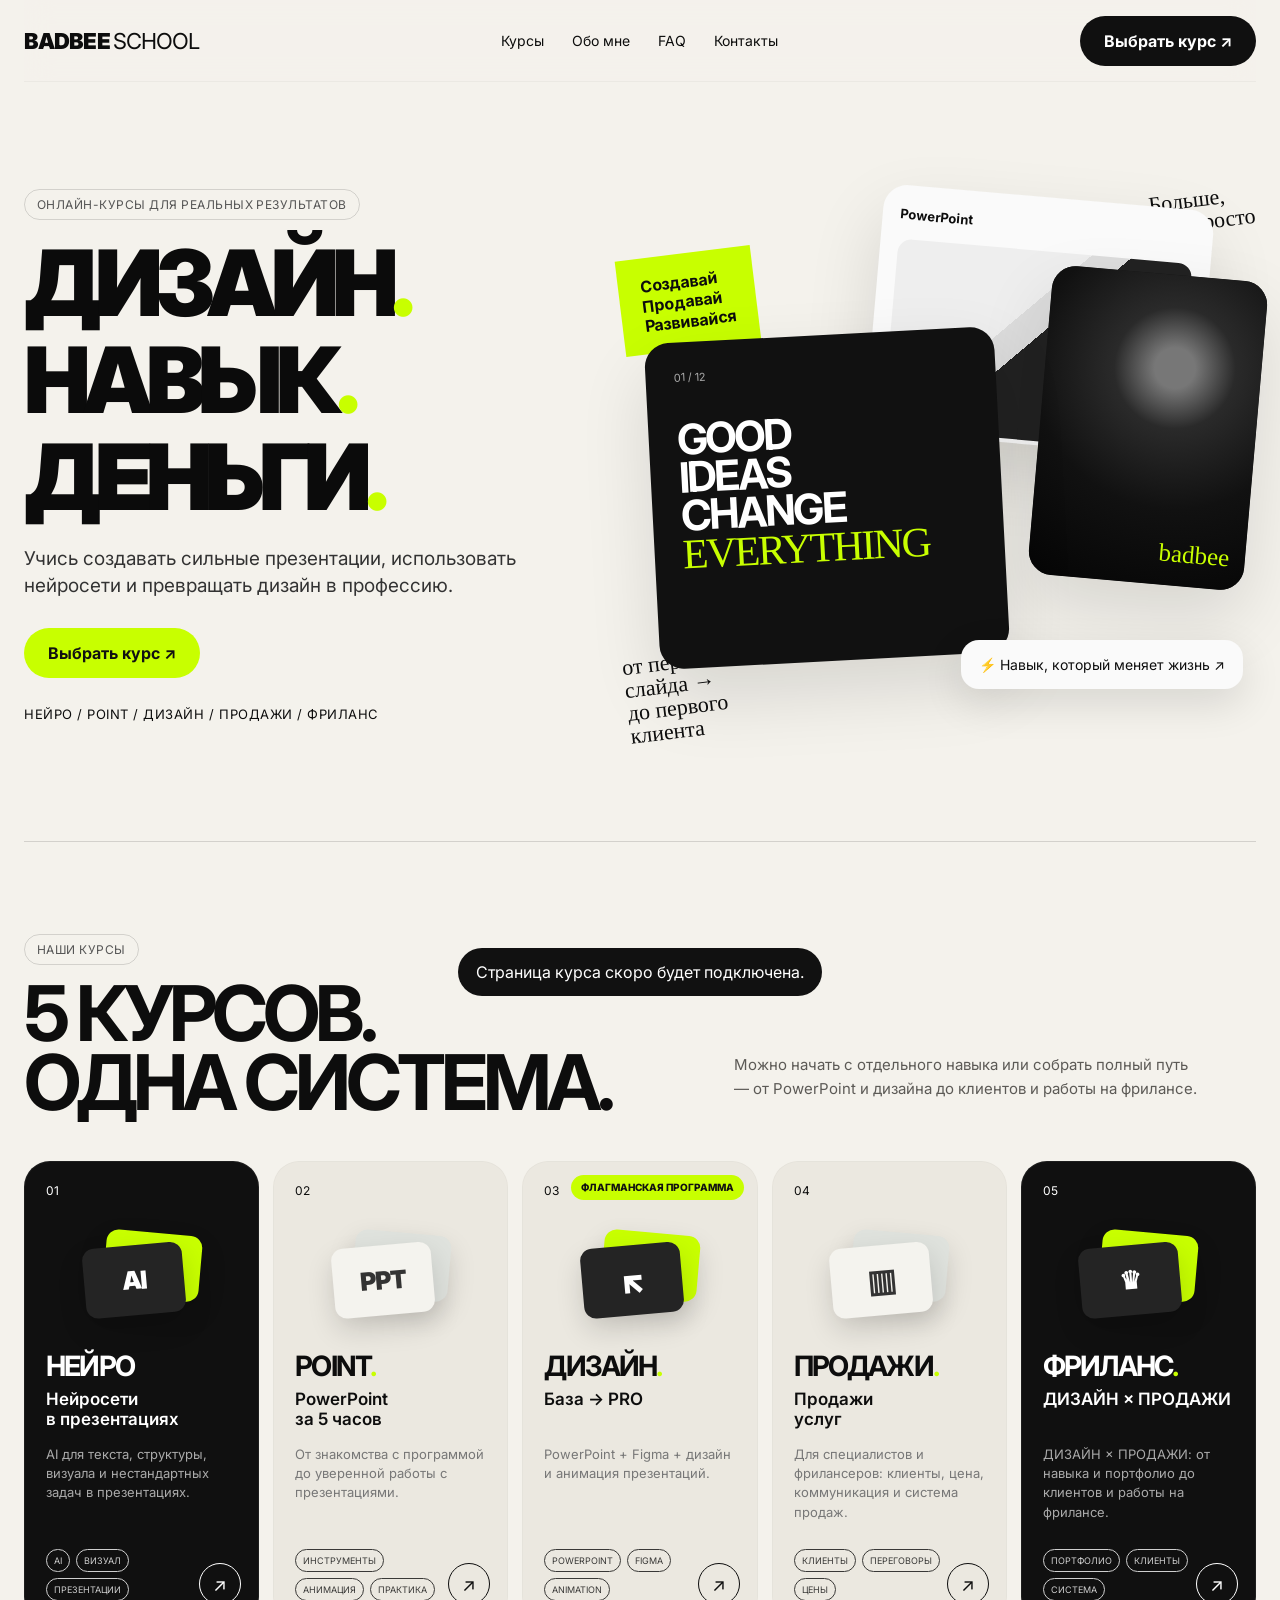
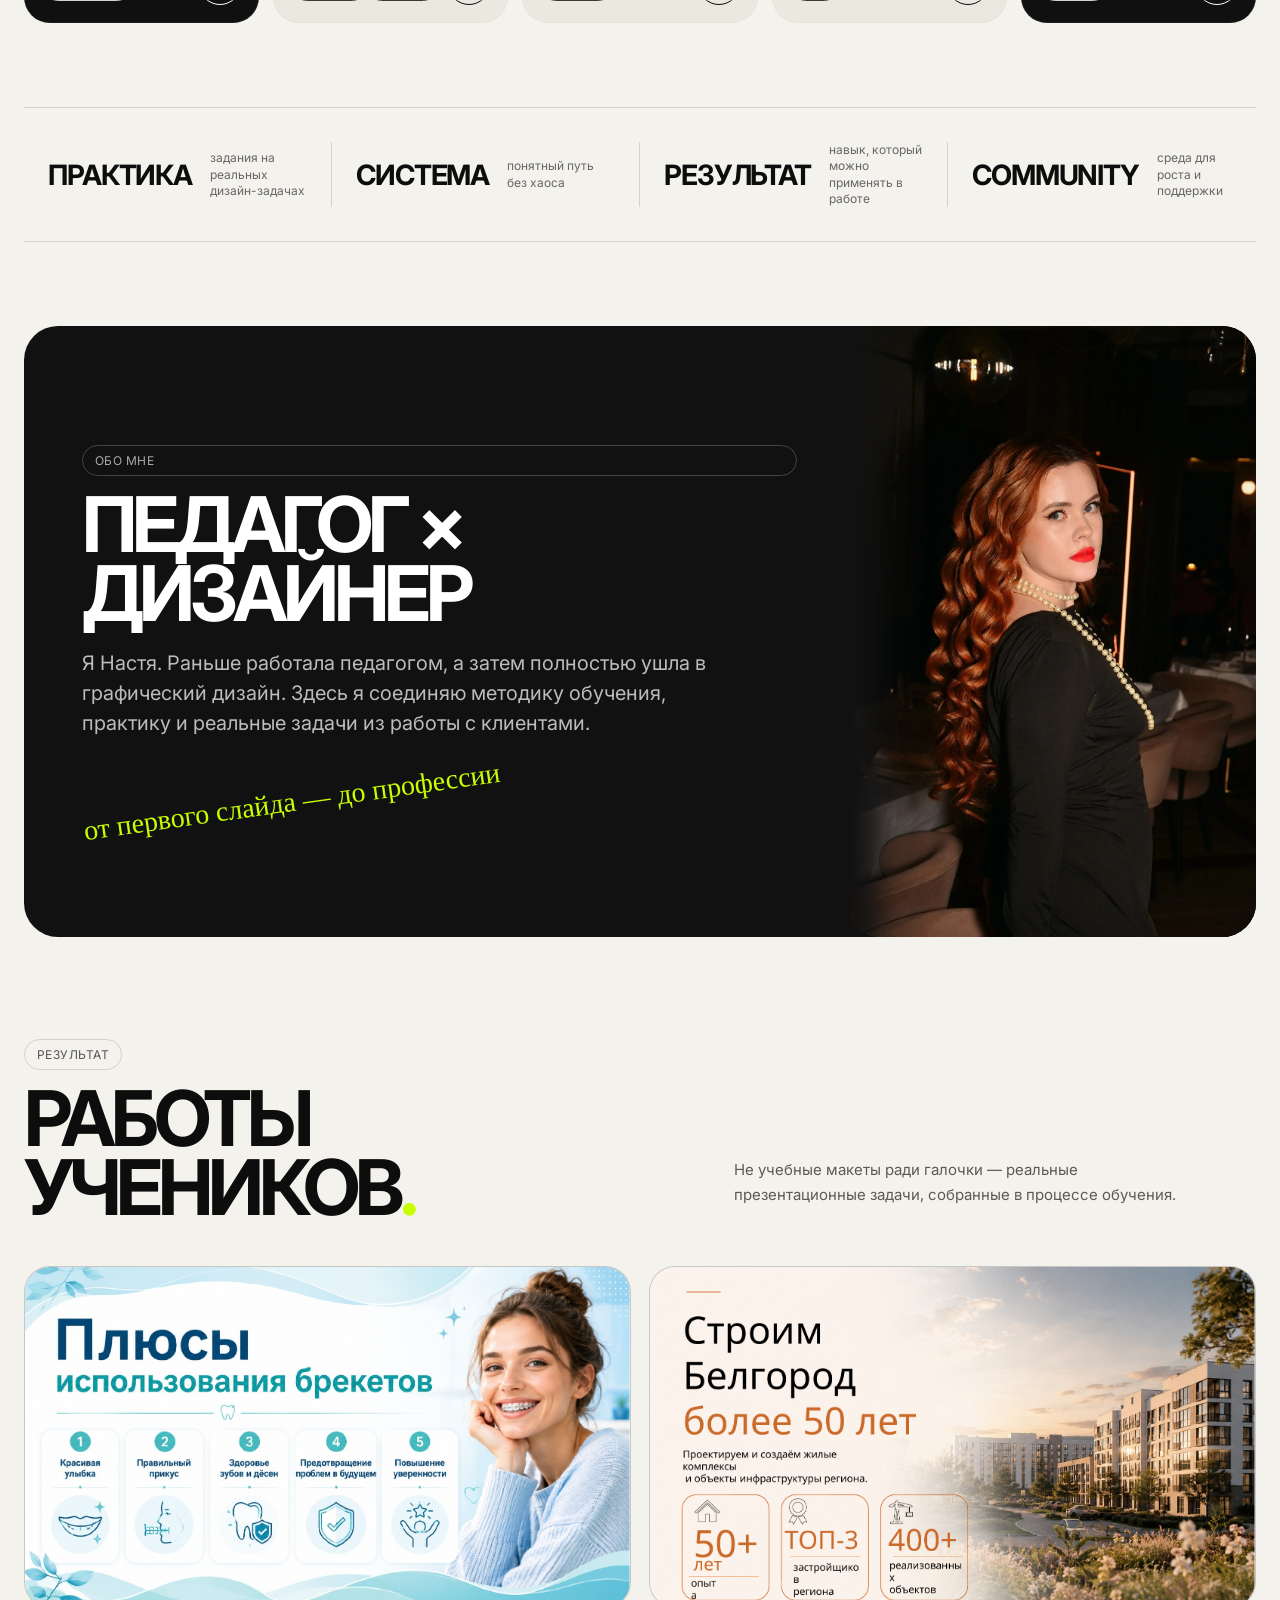
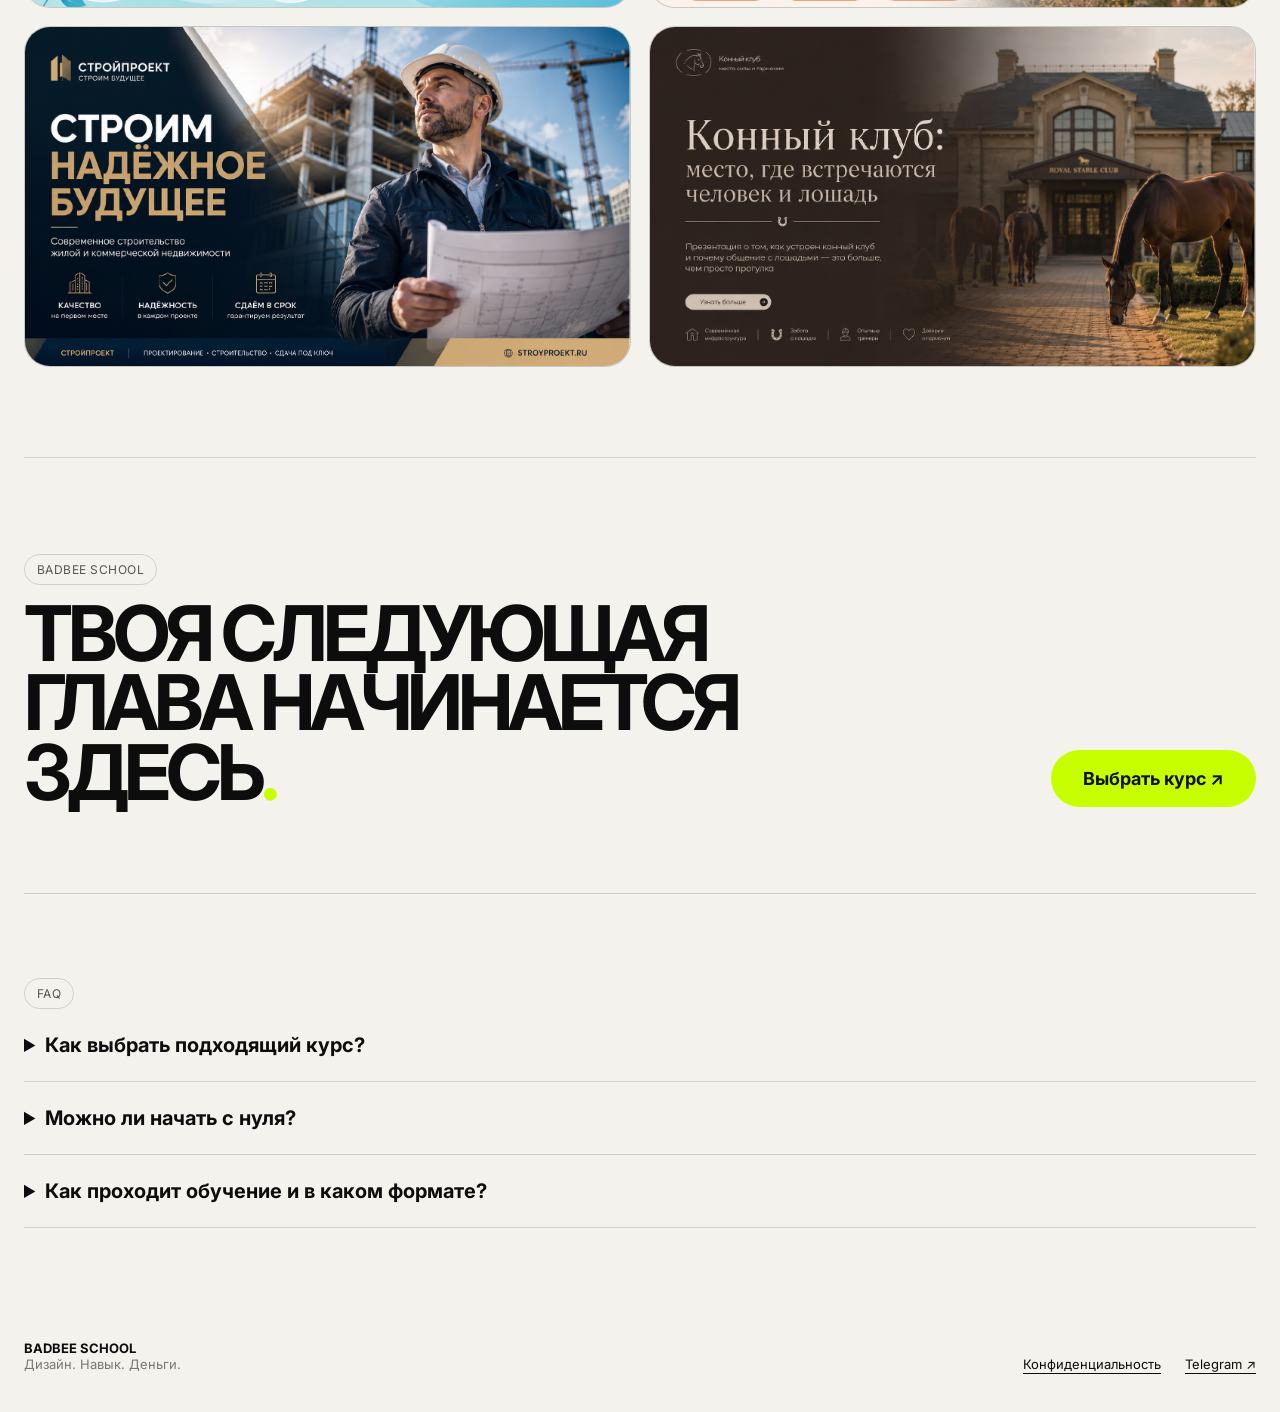
==== commit fc851060: "а" ====
--- a/index.html
+++ b/index.html
@@ -157,7 +157,7 @@
 
   <footer class="footer container" id="contacts">
     <div><strong>BADBEE SCHOOL</strong><br><span>Дизайн. Навык. Деньги.</span></div>
-    <div class="footer-links"><a href="privacy.html">Конфиденциальность</a><a href="https://t.me/badbee_design" target="_blank" rel="noreferrer">Telegram ↗</a></div>
+    <div class="footer-links"><a href="privacy.html">Конфиденциальность</a><a href="https://t.me/nastyapozdn" target="_blank" rel="noreferrer">Telegram ↗</a></div>
   </footer>
 
   <div class="toast" id="toast">Страница курса скоро будет подключена.</div>
--- a/styles.css
+++ b/styles.css
@@ -441,3 +441,22 @@
 @media(max-width:1050px){.stats>div{padding:0 16px;column-gap:12px}.stats span{max-width:130px}}
 @media(max-width:900px){.purchase-section{grid-template-columns:1fr;gap:20px}.purchase-price-card{min-height:180px}.stats span{max-width:none}.cta{padding-top:76px}}
 @media(max-width:680px){.stats>div{grid-template-columns:120px 1fr}.purchase-section{padding:56px 0}.purchase-price-card{grid-template-columns:1fr;gap:18px;padding:24px}.purchase-price-card>b{font-size:42px}.faq p{font-size:15px}.cta{padding-top:64px}}
+
+/* MASTER v7 — hero spacing */
+.hero h1.hero-stack{
+  gap:.20em !important;
+  line-height:.86 !important;
+}
+.hero h1.hero-stack .hero-line{
+  line-height:.86 !important;
+}
+@media (max-width:760px){
+  .hero h1.hero-stack{gap:.18em !important;line-height:.88 !important;}
+  .hero h1.hero-stack .hero-line{line-height:.88 !important;}
+}
+
+/* 3 fields in the first row on desktop */
+@media (min-width:901px){
+  .lead-form{grid-template-columns:repeat(3,minmax(0,1fr));}
+  .lead-form .form-wide{grid-column:1/-1;}
+}
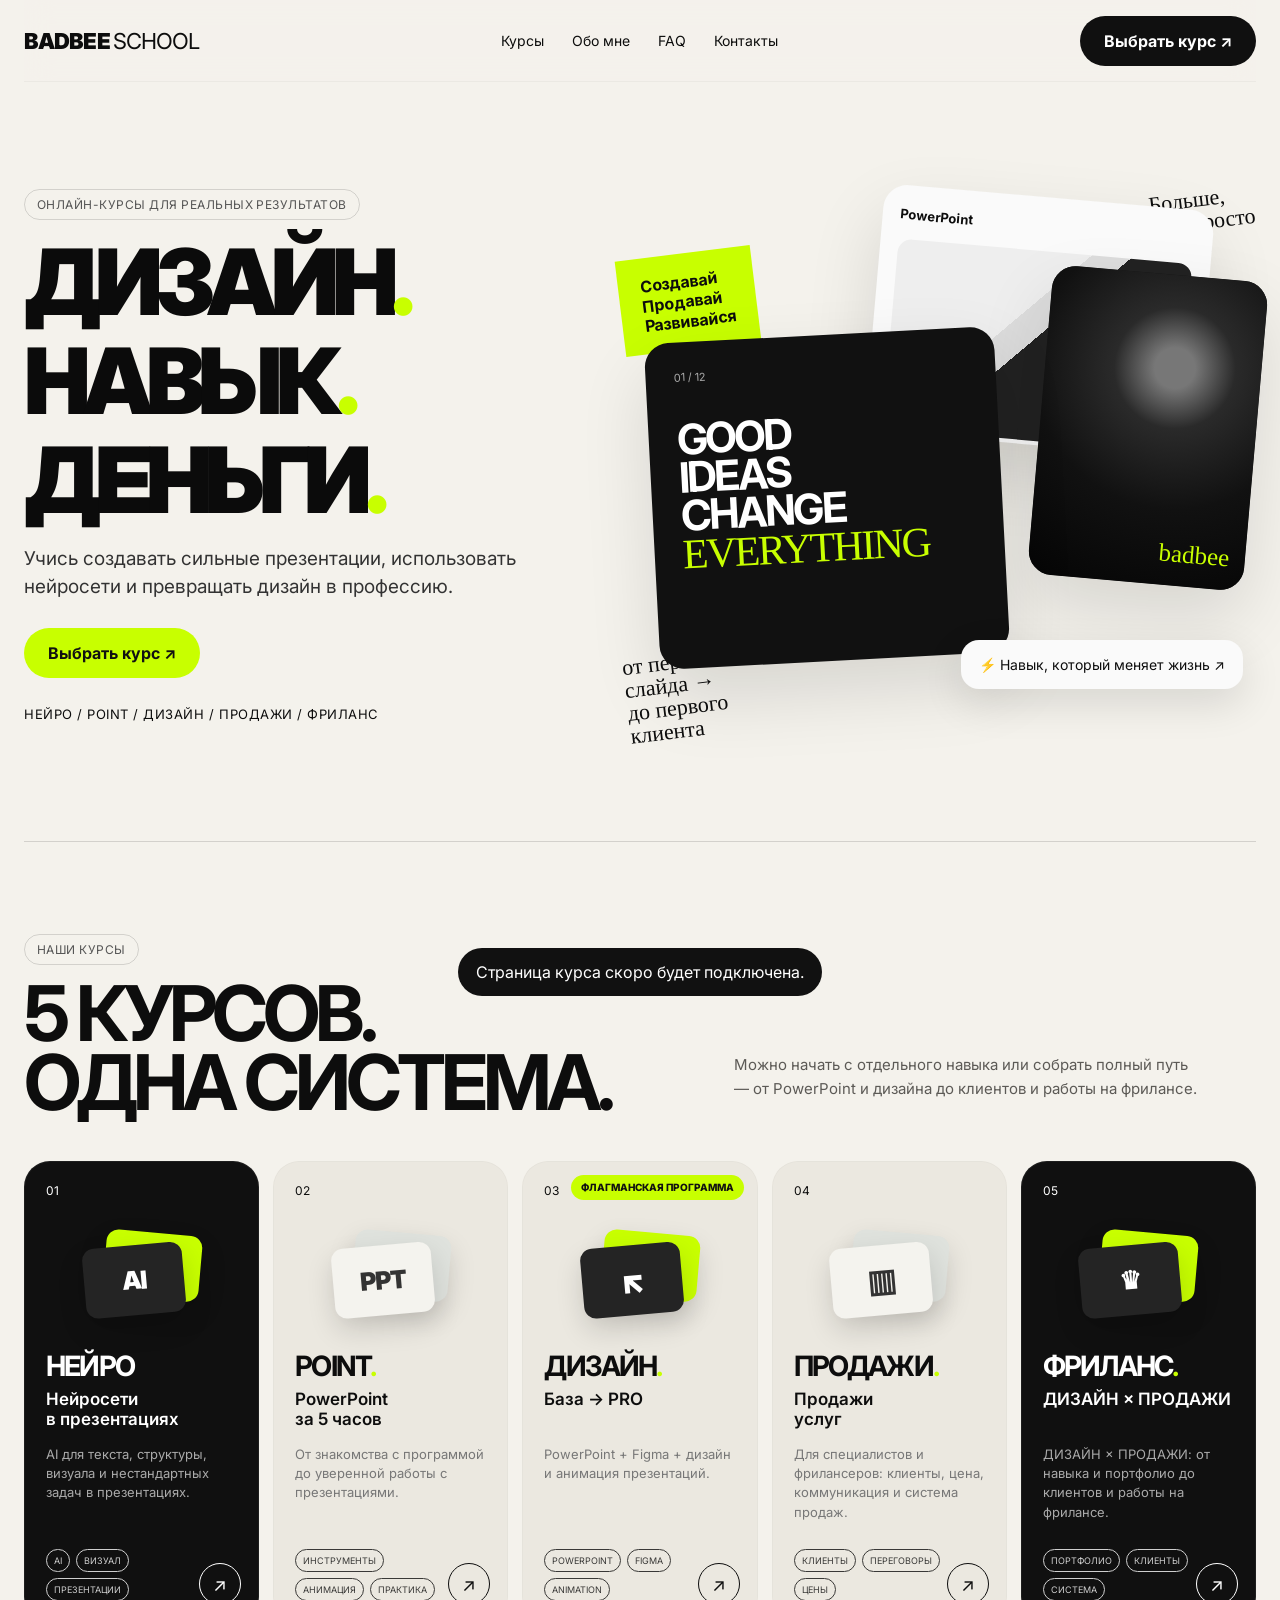
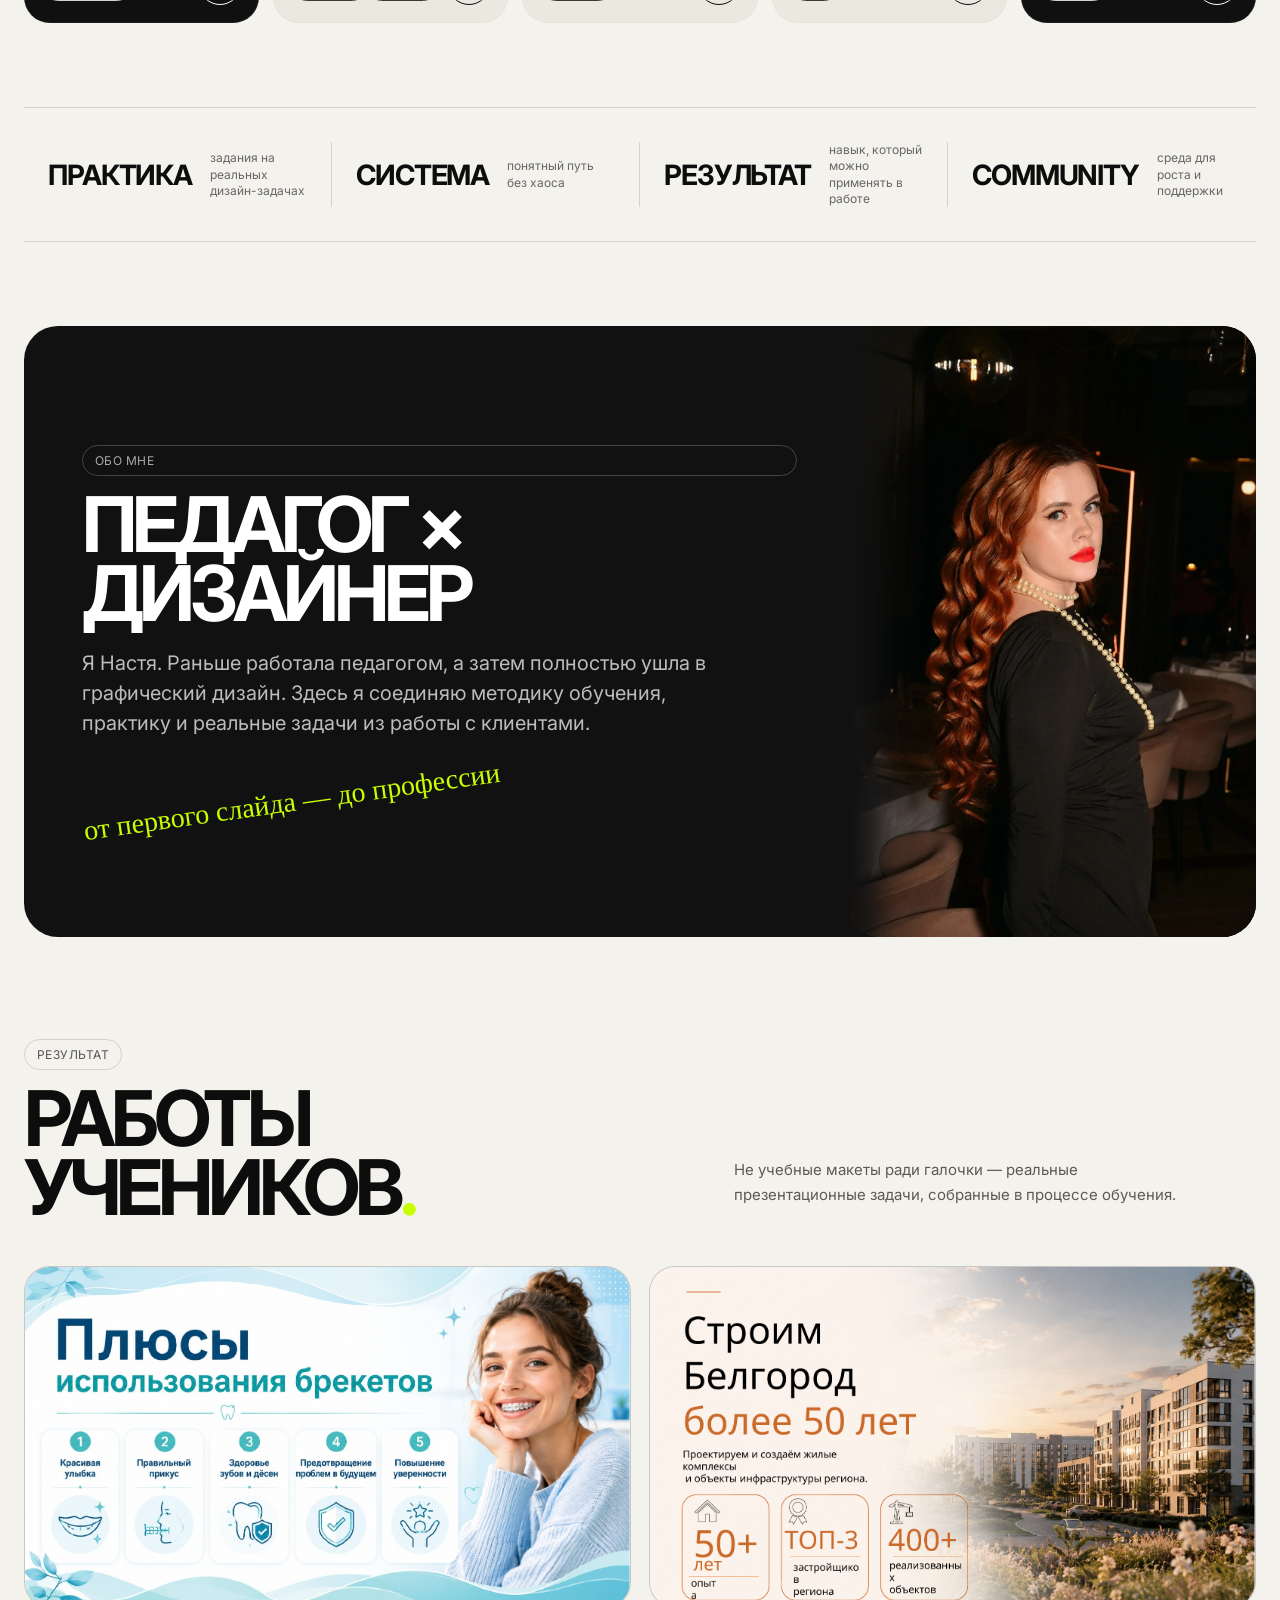
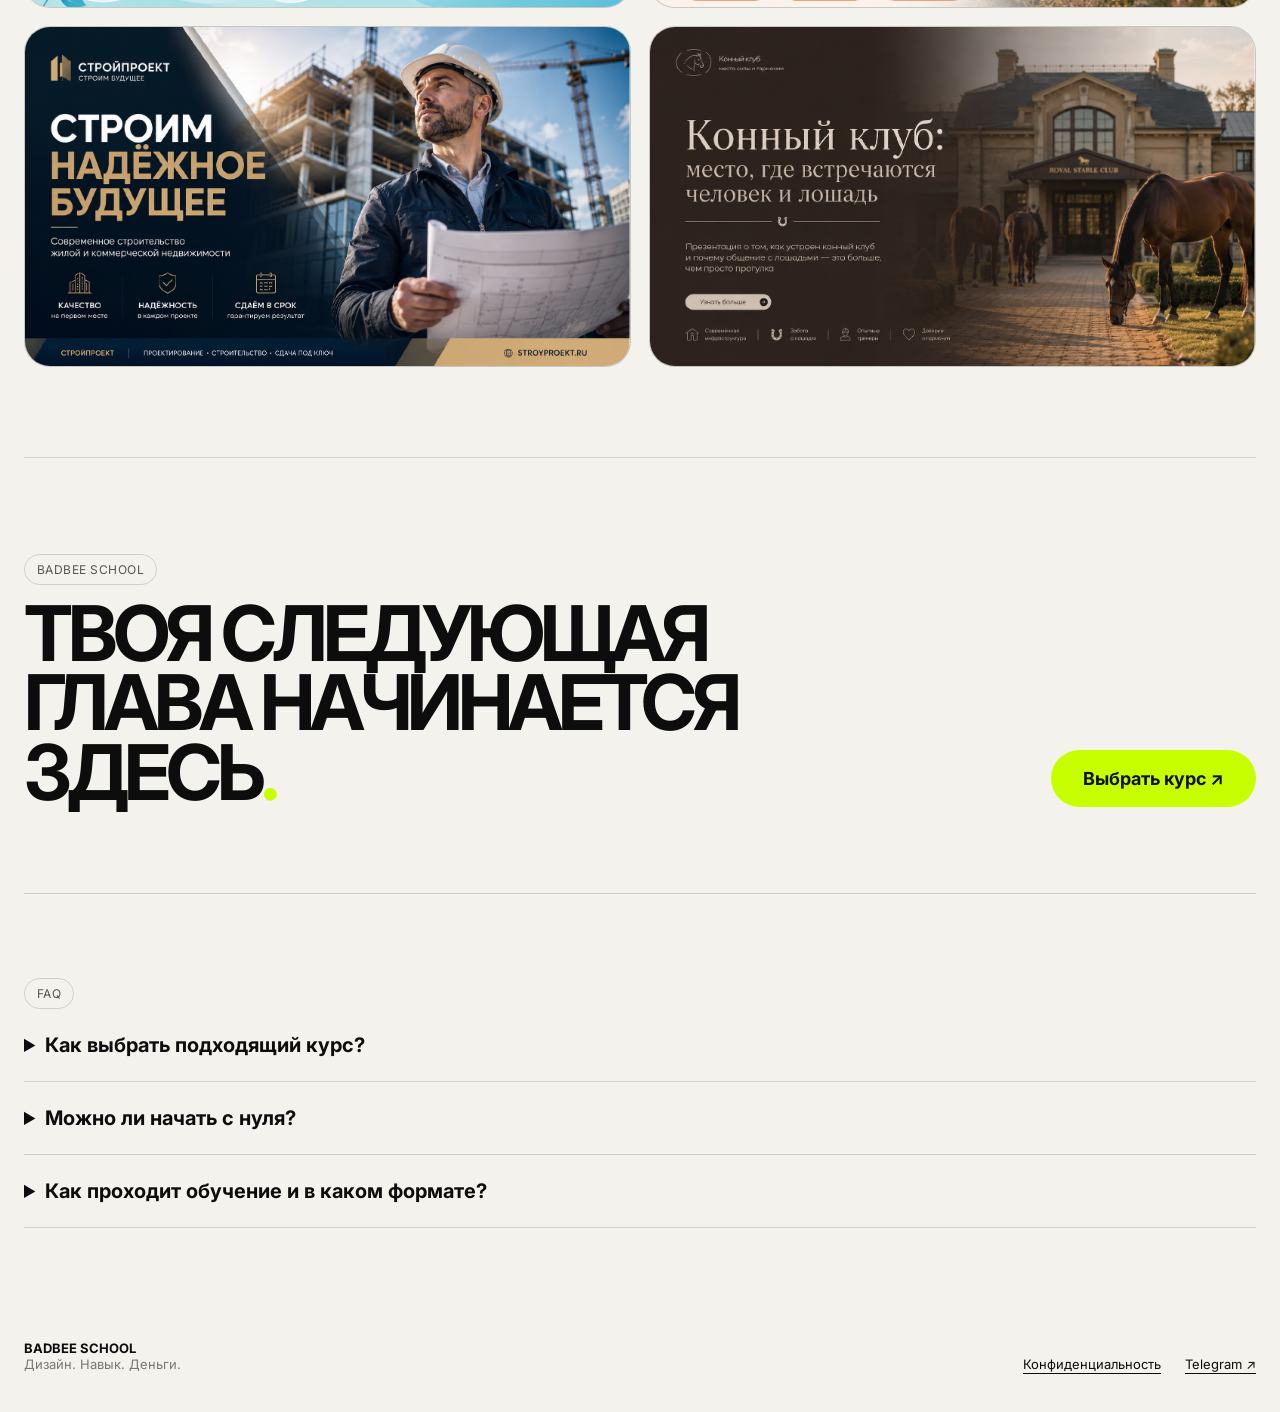
==== commit 176b6ce8: "п" ====
--- a/index.html
+++ b/index.html
@@ -8,7 +8,7 @@
   <link rel="preconnect" href="https://fonts.googleapis.com">
   <link rel="preconnect" href="https://fonts.gstatic.com" crossorigin>
   <link href="https://fonts.googleapis.com/css2?family=Inter:wght@400;500;600;700;800;900&display=swap" rel="stylesheet">
-  <link rel="stylesheet" href="styles.css" />
+  <link rel="stylesheet" href="styles.css?v=8" />
 </head>
 <body>
   <header class="site-header container">
@@ -161,6 +161,6 @@
   </footer>
 
   <div class="toast" id="toast">Страница курса скоро будет подключена.</div>
-  <script src="script.js"></script>
+  <script src="script.js?v=8"></script>
 </body>
 </html>
--- a/styles.css
+++ b/styles.css
@@ -460,3 +460,25 @@
   .lead-form{grid-template-columns:repeat(3,minmax(0,1fr));}
   .lead-form .form-wide{grid-column:1/-1;}
 }
+
+/* ===== V8 FIX: HERO — реальное расстояние между строками ===== */
+.hero h1.hero-stack{
+  display:flex !important;
+  flex-direction:column !important;
+  align-items:flex-start !important;
+  gap:0 !important;
+  line-height:1 !important;
+}
+.hero h1.hero-stack .hero-line{
+  display:block !important;
+  line-height:.82 !important;
+  margin:0 0 24px 0 !important;
+}
+.hero h1.hero-stack .hero-line:last-child{
+  margin-bottom:0 !important;
+}
+@media (max-width:760px){
+  .hero h1.hero-stack .hero-line{
+    margin-bottom:16px !important;
+  }
+}
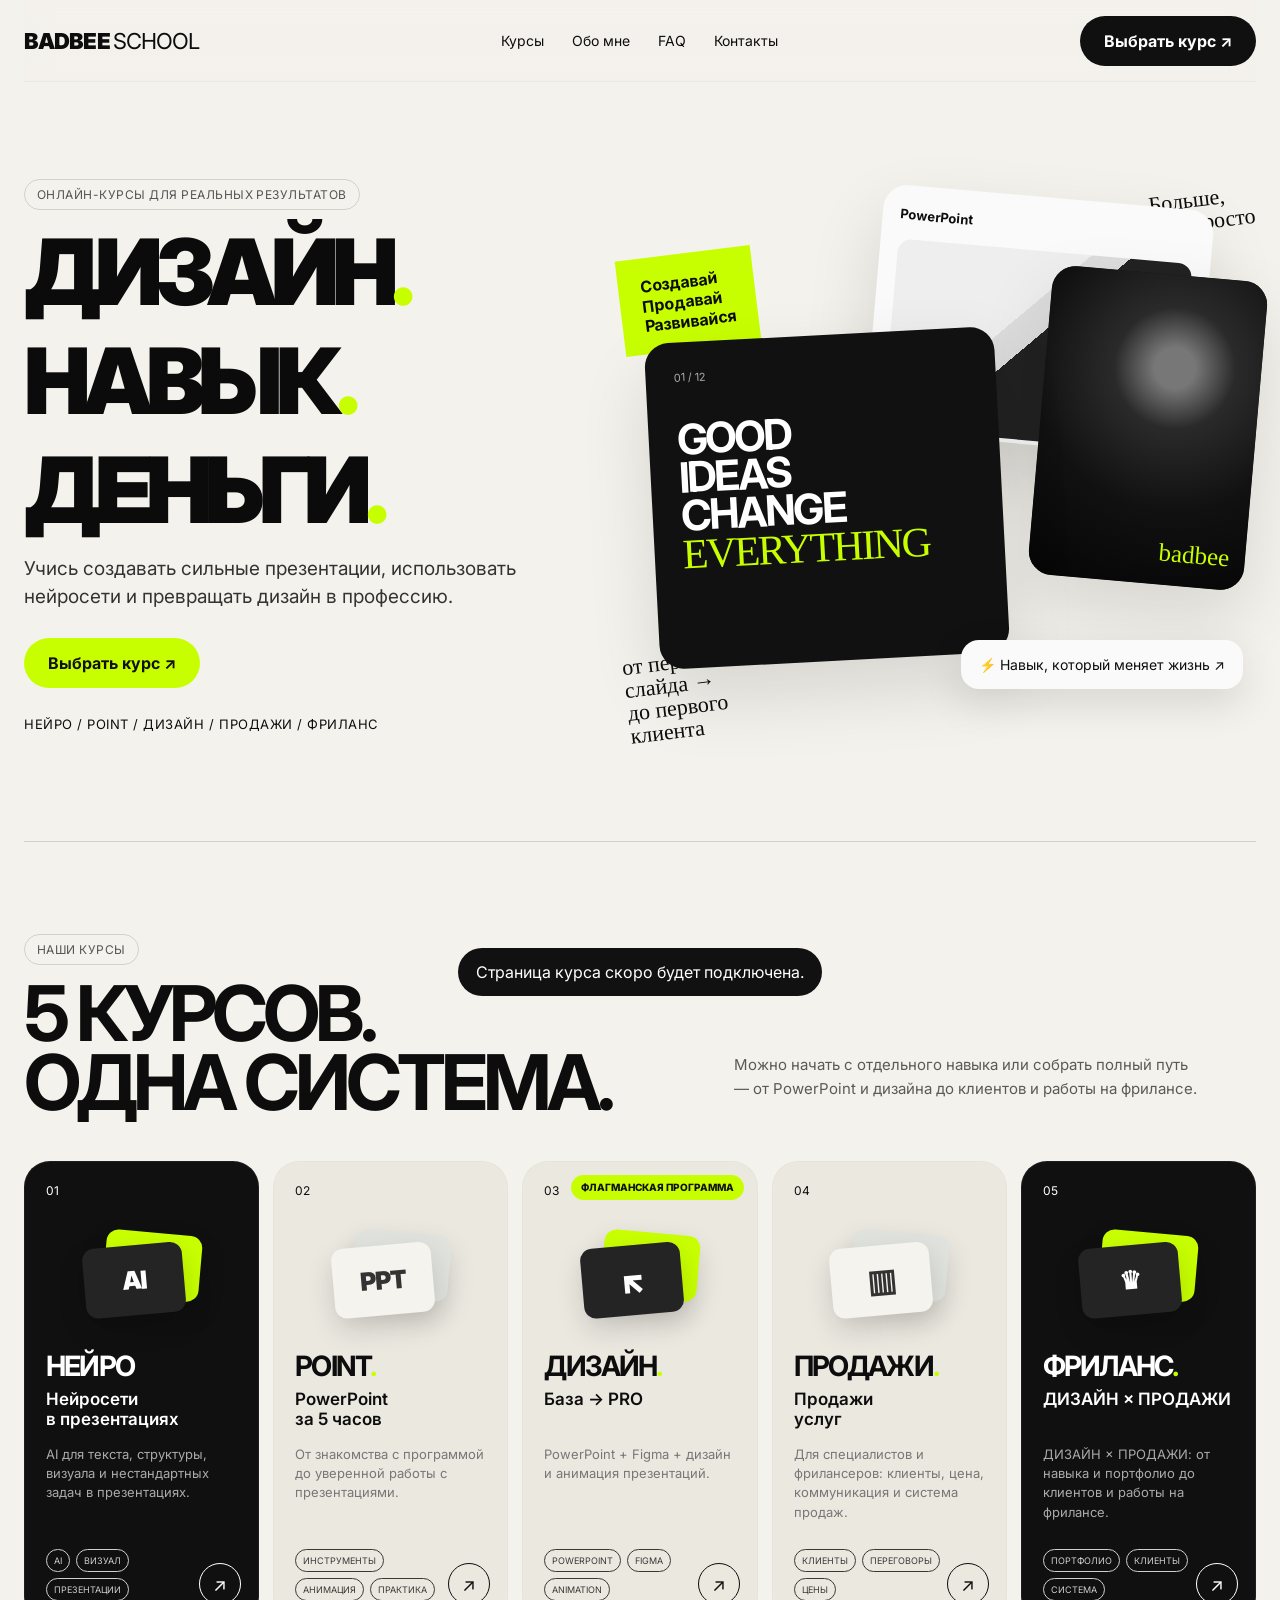
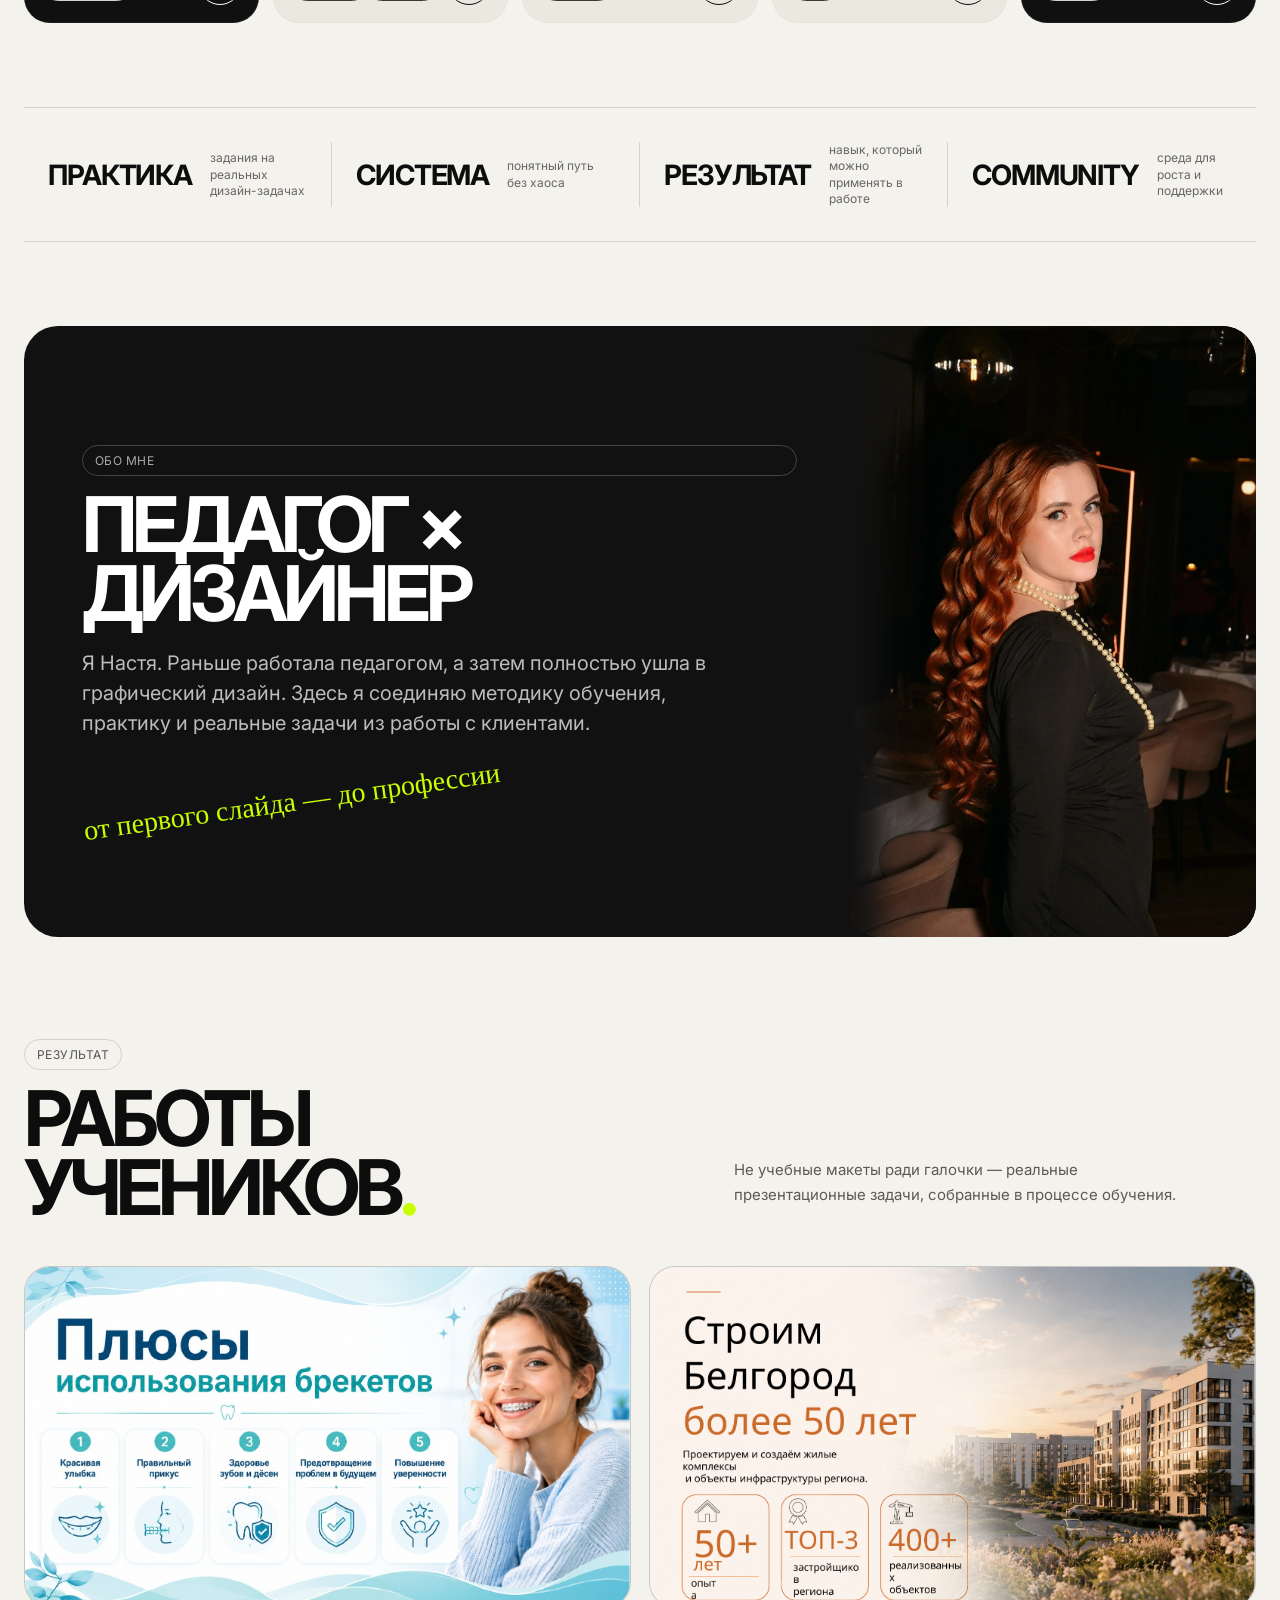
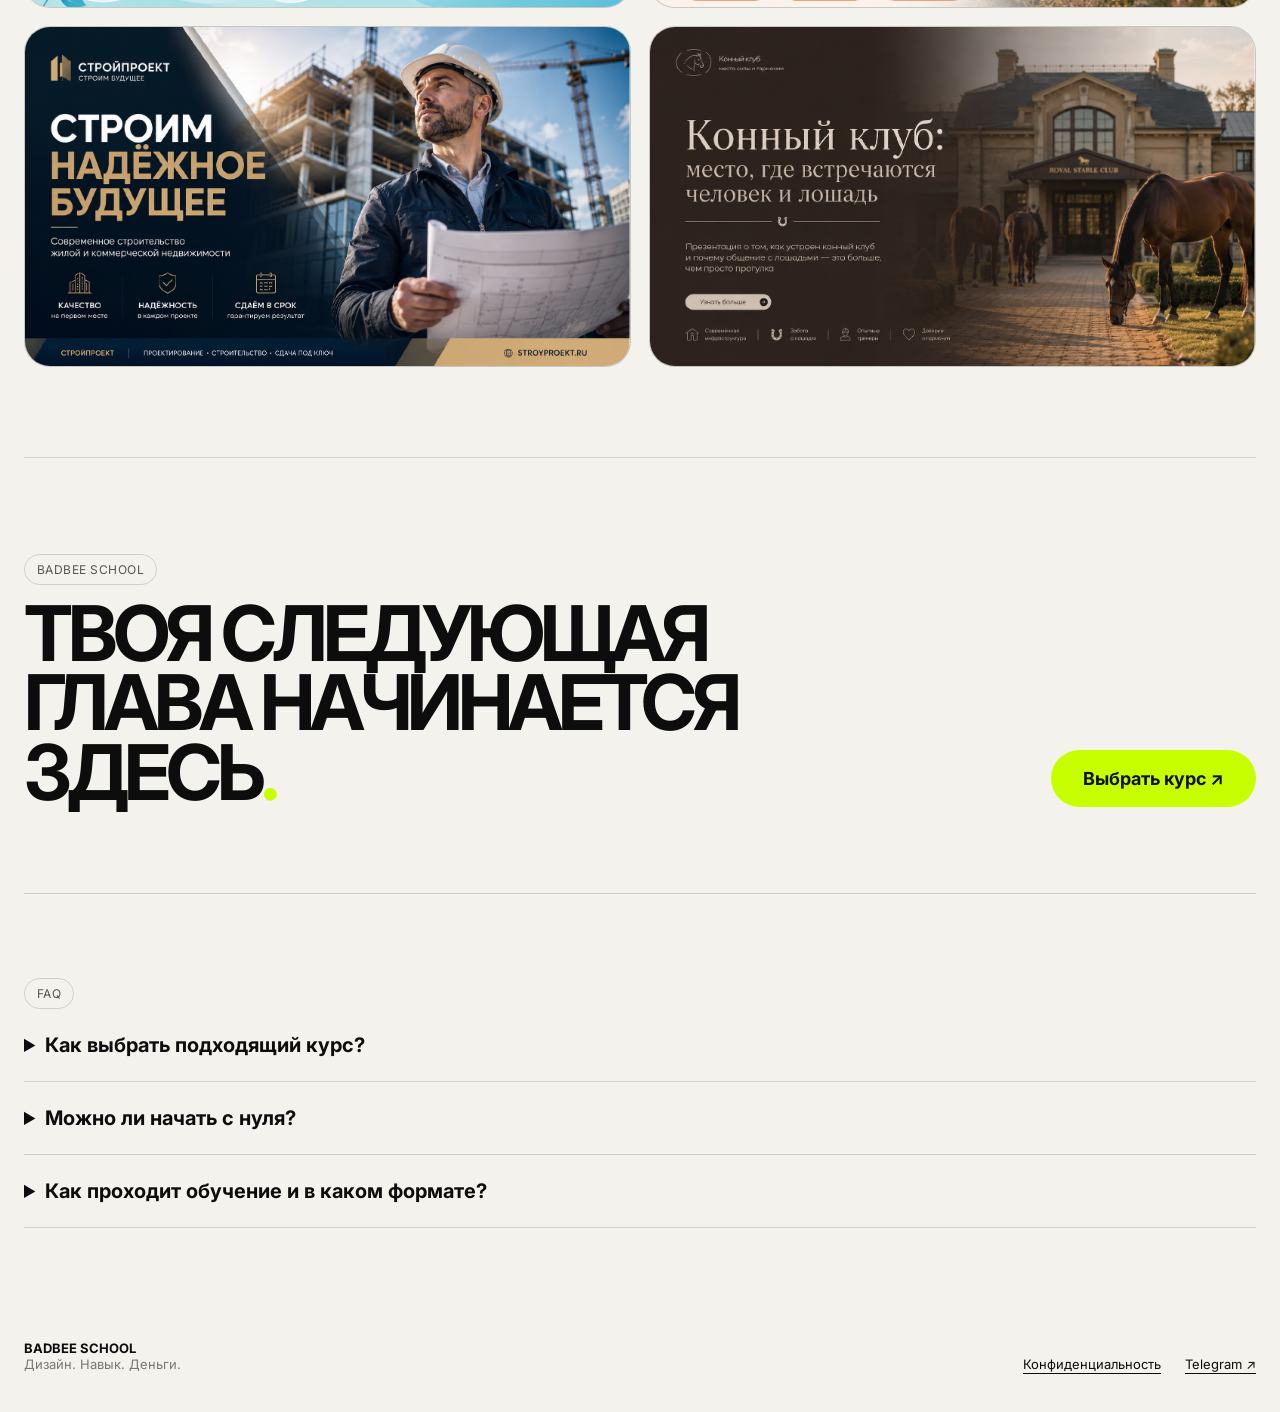
==== commit 0b7eb595: "1" ====
--- a/index.html
+++ b/index.html
@@ -8,7 +8,7 @@
   <link rel="preconnect" href="https://fonts.googleapis.com">
   <link rel="preconnect" href="https://fonts.gstatic.com" crossorigin>
   <link href="https://fonts.googleapis.com/css2?family=Inter:wght@400;500;600;700;800;900&display=swap" rel="stylesheet">
-  <link rel="stylesheet" href="styles.css?v=8" />
+  <link rel="stylesheet" href="styles.css?v=12-final-0915" />
 </head>
 <body>
   <header class="site-header container">
@@ -161,6 +161,6 @@
   </footer>
 
   <div class="toast" id="toast">Страница курса скоро будет подключена.</div>
-  <script src="script.js?v=8"></script>
+  <script src="script.js?v=12-final-0915"></script>
 </body>
 </html>
--- a/styles.css
+++ b/styles.css
@@ -482,3 +482,46 @@
     margin-bottom:16px !important;
   }
 }
+
+
+/* === v9: NEURO / POINT price above + questionnaire CTA === */
+.mini-course-pricing{padding:72px 0 34px;border-top:1px solid var(--line)}
+.mini-course-pricing>.section-kicker{margin-bottom:18px}
+.mini-price-card{min-height:148px;border:1px solid var(--lime);border-radius:22px;padding:24px 28px;display:grid;grid-template-columns:1fr auto;gap:28px;align-items:center;background:var(--lime)}
+.mini-price-card strong{display:block;font-size:20px;margin-bottom:10px}
+.mini-price-card p{margin:0;color:#343b00;font-size:14px;line-height:1.45}
+.mini-price-card>b{font-size:42px;letter-spacing:-.05em;white-space:nowrap}
+.purchase-form-only{border-top:0;padding-top:42px;grid-template-columns:.85fr 1.15fr}
+.purchase-copy{padding-top:10px}
+.purchase-copy h2{font-size:clamp(48px,5.4vw,78px);line-height:.9;letter-spacing:-.065em;margin:16px 0 24px}
+.purchase-copy h2 span{color:var(--lime)}
+.purchase-copy p{max-width:520px;color:#6b6963;font-size:17px;line-height:1.5}
+@media(max-width:900px){.purchase-form-only{grid-template-columns:1fr}.mini-course-pricing{padding-top:56px}.purchase-copy h2 br{display:none}}
+@media(max-width:680px){.mini-price-card{grid-template-columns:1fr auto;padding:22px;gap:18px}.mini-price-card>b{font-size:30px}.purchase-form-only{padding-top:28px}.purchase-copy h2{font-size:48px}}
+@media(max-width:480px){.mini-price-card{grid-template-columns:1fr}.mini-price-card>b{font-size:34px}}
+
+
+/* ===== V12 FINAL — unified pricing cards on DESIGN / SALES / FREELANCE ===== */
+body.course-sales .pricing-section{padding:72px 0 34px;border-top:1px solid var(--line)}
+body.course-sales .pricing-head{display:grid;grid-template-columns:1.1fr .9fr;gap:48px;align-items:end;margin-bottom:28px}
+body.course-sales .pricing-head h2{font-size:clamp(48px,6vw,86px);line-height:.9;letter-spacing:-.065em;margin:14px 0 0}
+body.course-sales .pricing-head>p{color:#666;line-height:1.5;max-width:500px}
+body.course-sales .bottom-pricing{display:grid;grid-template-columns:1fr 1fr;gap:14px}
+body.course-sales .hero-price-card{min-height:148px;border:1px solid var(--line);border-radius:22px;padding:24px 26px;display:grid;grid-template-columns:1fr auto;gap:28px;align-items:center;background:rgba(255,255,255,.16)}
+body.course-sales .hero-price-card.featured{background:var(--lime);border-color:var(--lime)}
+body.course-sales .hero-price-card>div{position:relative}
+body.course-sales .hero-price-card strong{display:block;font-size:18px;margin-bottom:12px}
+body.course-sales .hero-price-card p{margin:0;max-width:390px;color:#65635d;font-size:14px;line-height:1.45}
+body.course-sales .hero-price-card.featured p{color:#343b00}
+body.course-sales .hero-price-card>b{font-size:42px;letter-spacing:-.05em;white-space:nowrap}
+body.course-sales .price-badge{display:inline-block;background:#111;color:#fff;border-radius:999px;padding:5px 10px;font-size:9px;font-weight:800;margin-bottom:10px}
+body.course-sales .pricing-section + .action-section{padding-top:48px}
+@media(max-width:900px){body.course-sales .pricing-head{grid-template-columns:1fr;gap:18px}}
+@media(max-width:680px){body.course-sales .pricing-section{padding:56px 0 24px}body.course-sales .bottom-pricing{grid-template-columns:1fr;gap:12px}body.course-sales .hero-price-card{grid-template-columns:1fr auto;gap:18px;padding:22px}body.course-sales .hero-price-card>b{font-size:30px}body.course-sales .pricing-section + .action-section{padding-top:40px}}
+@media(max-width:480px){body.course-sales .hero-price-card{grid-template-columns:1fr}body.course-sales .hero-price-card>b{font-size:34px}}
+
+/* Main hero: visibly separate DESIGN / SKILL / MONEY */
+.hero h1.hero-stack{gap:0 !important}
+.hero h1.hero-stack .hero-line{line-height:.82 !important;margin:0 0 34px 0 !important}
+.hero h1.hero-stack .hero-line:last-child{margin-bottom:0 !important}
+@media(max-width:760px){.hero h1.hero-stack .hero-line{margin-bottom:22px !important}}
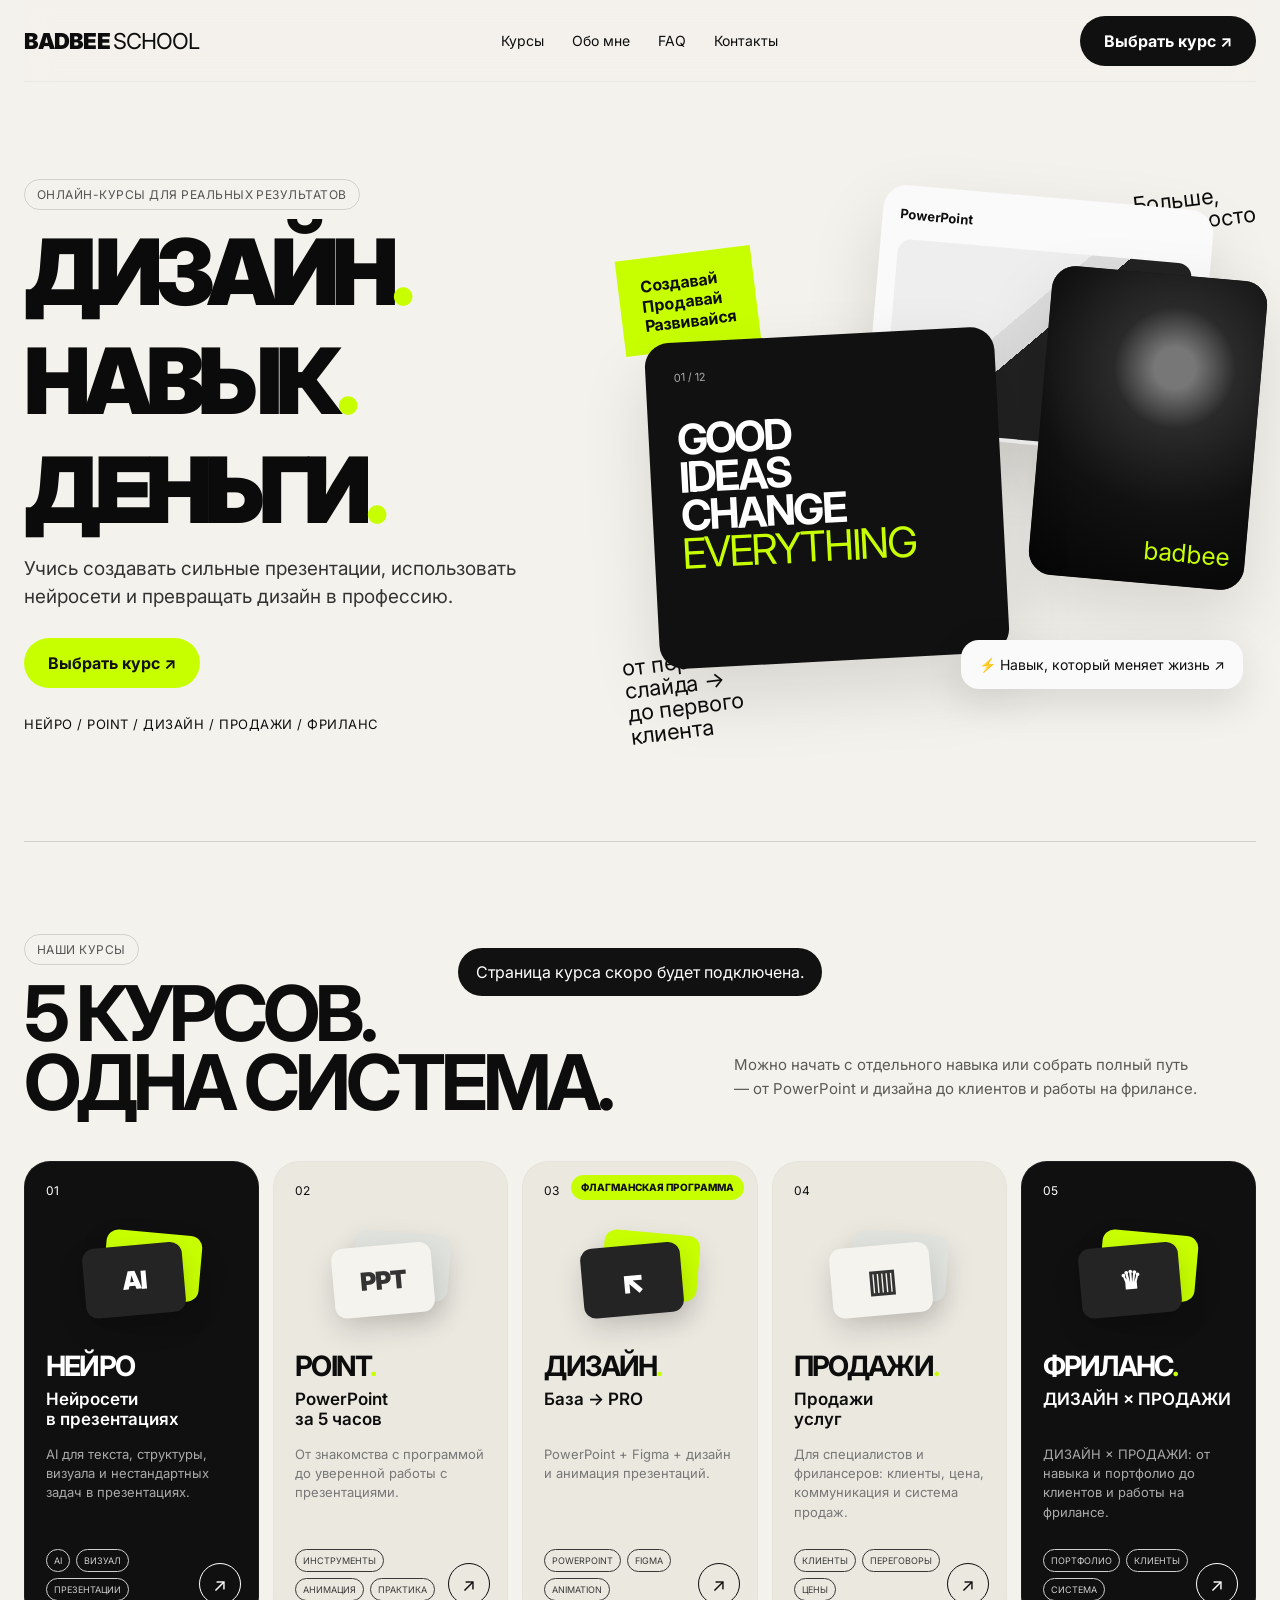
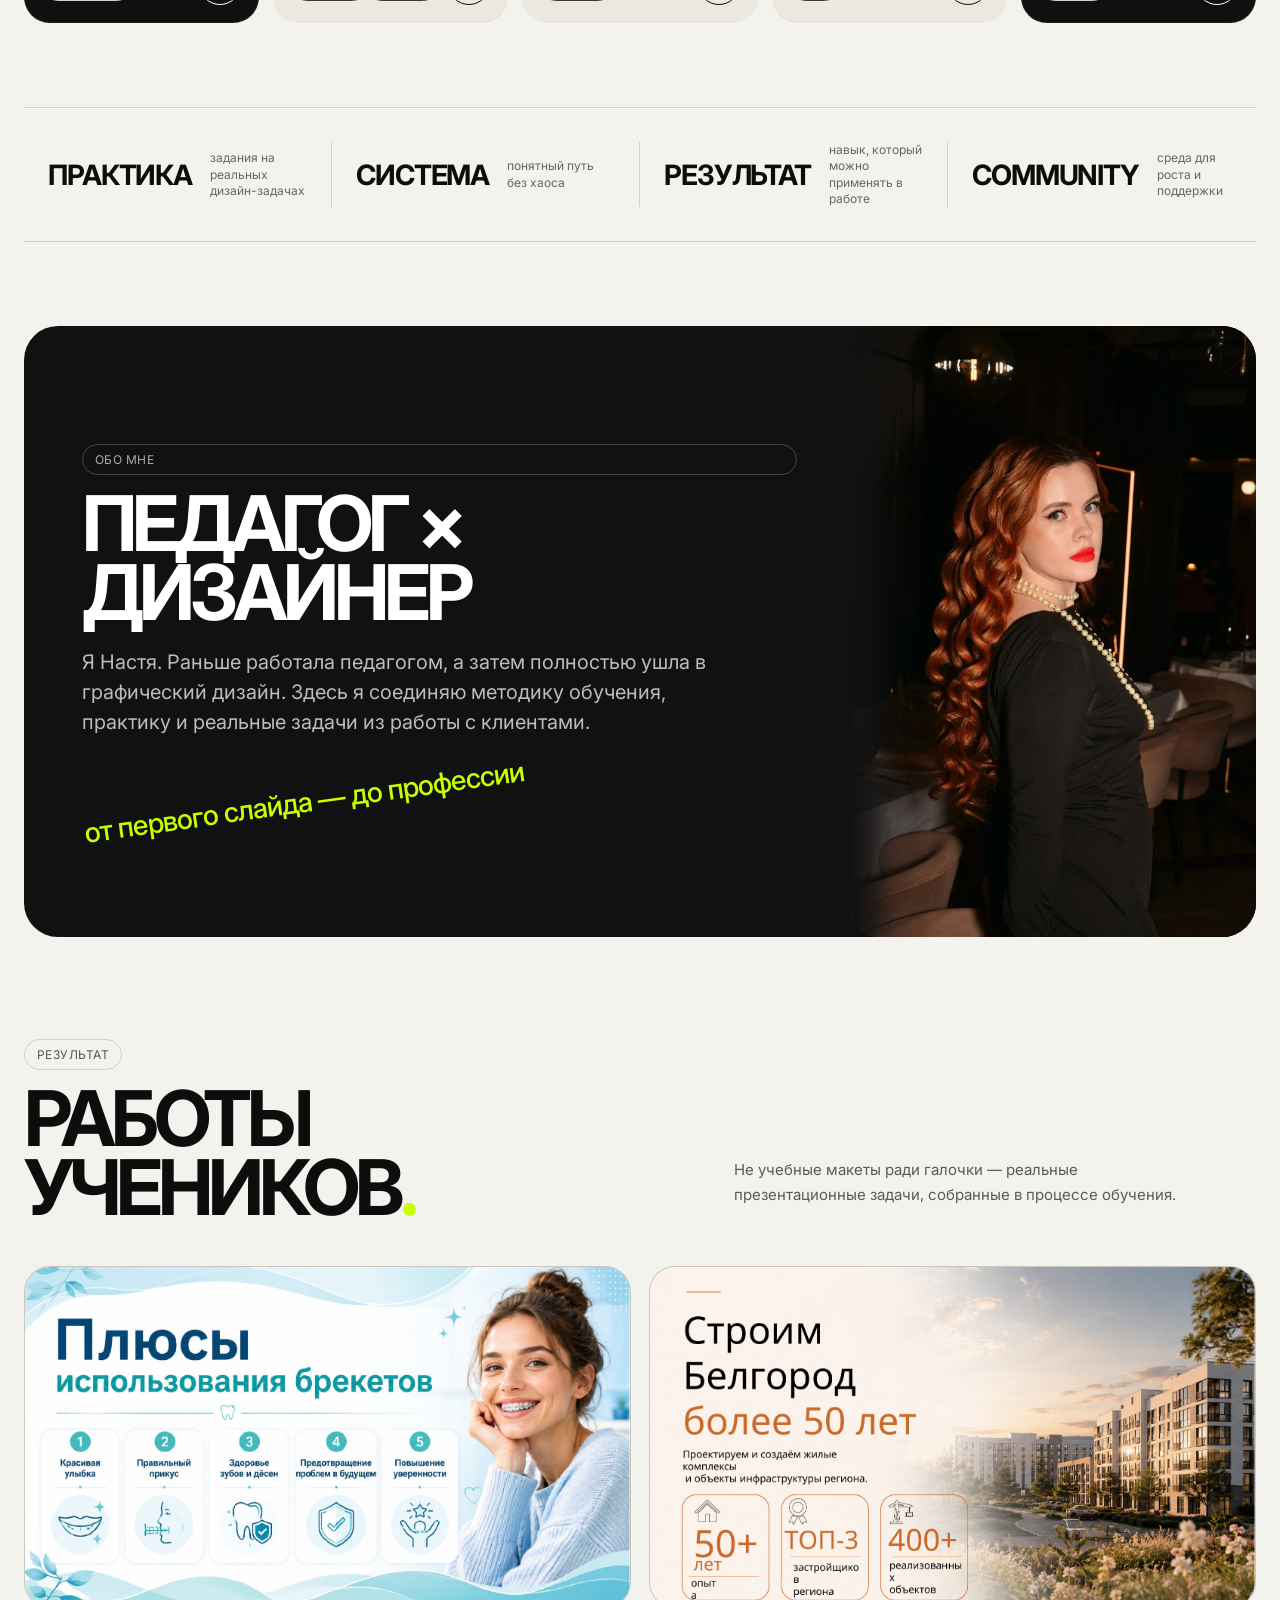
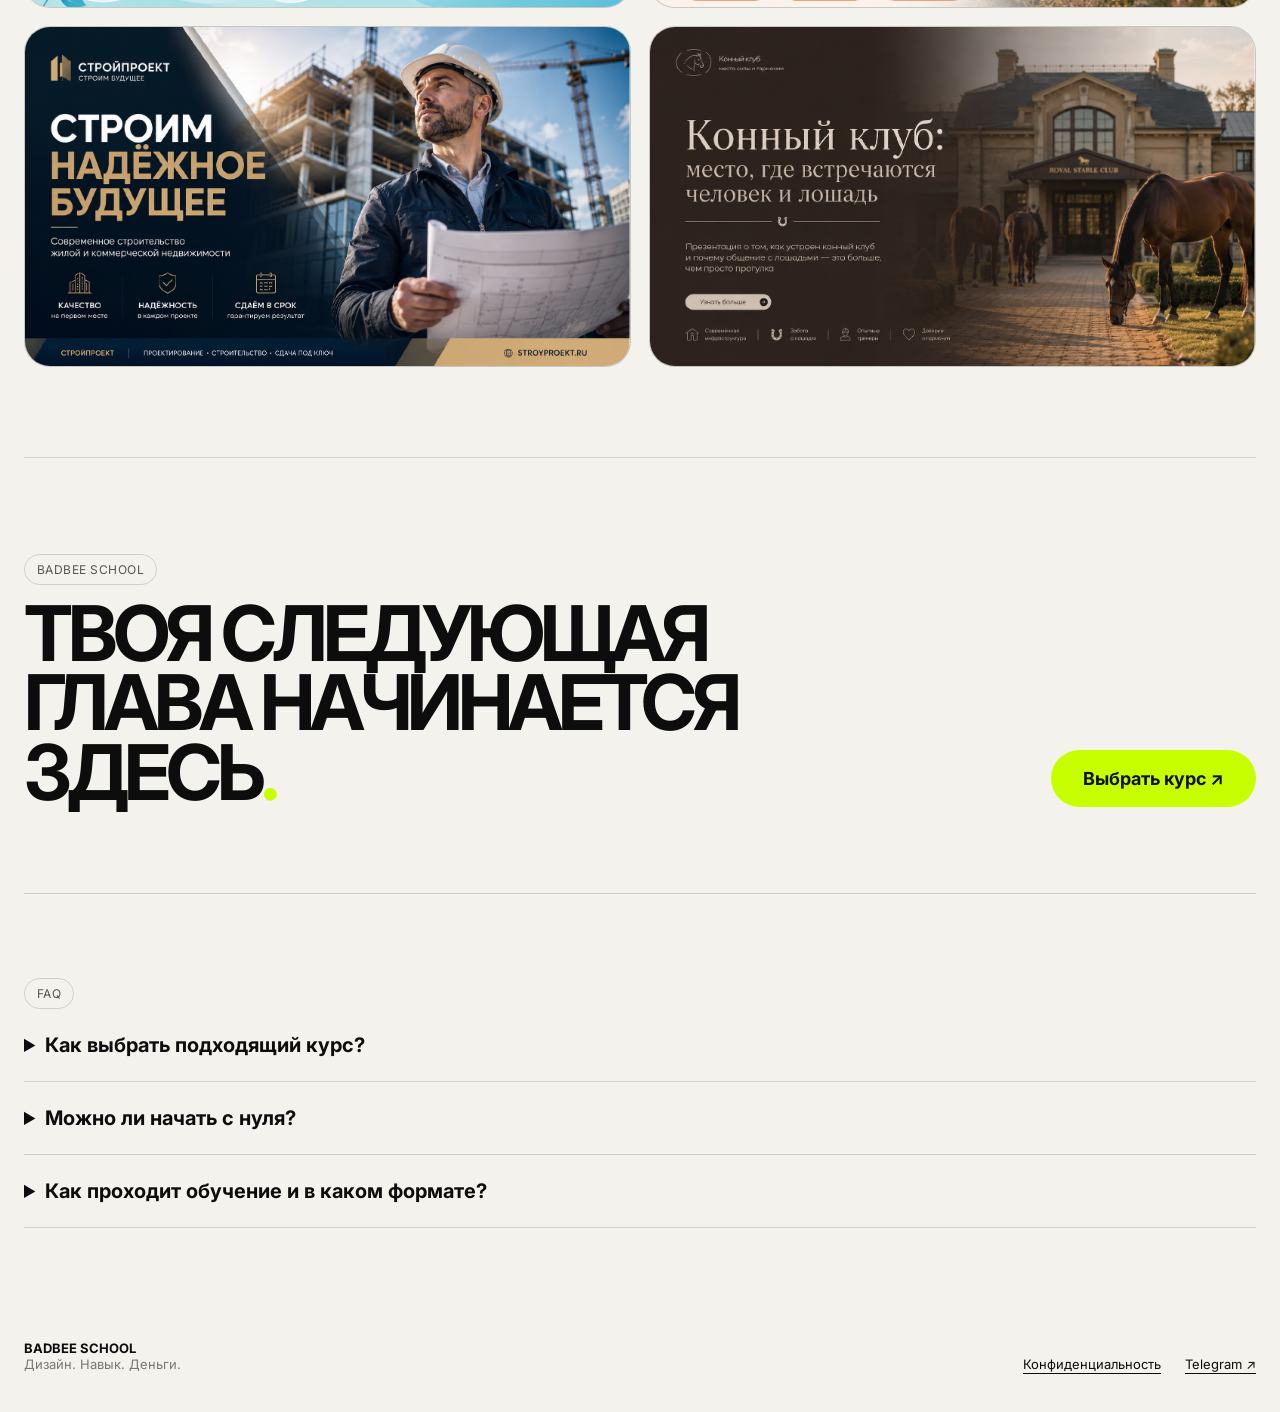
==== commit 2f67f012: "1" ====
--- a/index.html
+++ b/index.html
@@ -8,7 +8,7 @@
   <link rel="preconnect" href="https://fonts.googleapis.com">
   <link rel="preconnect" href="https://fonts.gstatic.com" crossorigin>
   <link href="https://fonts.googleapis.com/css2?family=Inter:wght@400;500;600;700;800;900&display=swap" rel="stylesheet">
-  <link rel="stylesheet" href="styles.css?v=12-final-0915" />
+  <link rel="stylesheet" href="styles.css?v=13-mobile-0915" />
 </head>
 <body>
   <header class="site-header container">
@@ -161,6 +161,6 @@
   </footer>
 
   <div class="toast" id="toast">Страница курса скоро будет подключена.</div>
-  <script src="script.js?v=12-final-0915"></script>
+  <script src="script.js?v=13-mobile-0915"></script>
 </body>
 </html>
--- a/styles.css
+++ b/styles.css
@@ -525,3 +525,81 @@
 .hero h1.hero-stack .hero-line{line-height:.82 !important;margin:0 0 34px 0 !important}
 .hero h1.hero-stack .hero-line:last-child{margin-bottom:0 !important}
 @media(max-width:760px){.hero h1.hero-stack .hero-line{margin-bottom:22px !important}}
+
+/* ===== V13 MOBILE STABILITY — iPhone/Safari ===== */
+/* Never allow Safari to invent a cursive fallback. */
+.card-a em,.portrait-mark,.scribble,.signature,.visual-note{
+  font-family:Inter,Arial,sans-serif;
+  font-style:normal;
+}
+.signature{font-weight:500;letter-spacing:-.03em}
+
+@media(max-width:680px){
+  html,body{max-width:100%;overflow-x:hidden}
+  .container{width:calc(100% - 32px);max-width:none}
+  .site-header{width:calc(100% - 32px);height:68px;padding:0}
+  .brand{font-size:18px;white-space:nowrap}
+  .menu-btn{font-size:0;color:#111;width:38px;height:38px;position:relative;padding:0}
+  .menu-btn::before{content:'☰';font-size:26px;line-height:38px}
+
+  /* Main result strip: 2 x 2 instead of crushed 4-column/one-line layout. */
+  .stats{
+    display:grid !important;
+    grid-template-columns:repeat(2,minmax(0,1fr)) !important;
+    gap:0 !important;
+    padding:0 !important;
+    margin:56px auto 64px !important;
+  }
+  .stats>div{
+    min-width:0 !important;
+    display:flex !important;
+    flex-direction:column !important;
+    align-items:flex-start !important;
+    justify-content:flex-start !important;
+    gap:8px !important;
+    padding:22px 12px !important;
+    border-right:1px solid var(--line) !important;
+    border-bottom:1px solid var(--line) !important;
+  }
+  .stats>div:nth-child(2n){border-right:0 !important}
+  .stats>div:nth-last-child(-n+2){border-bottom:0 !important}
+  .stats strong{
+    min-width:0 !important;
+    max-width:100% !important;
+    white-space:normal !important;
+    overflow-wrap:anywhere;
+    font-size:clamp(19px,5.5vw,24px) !important;
+    line-height:.95 !important;
+    letter-spacing:-.055em !important;
+  }
+  .stats span{
+    max-width:100% !important;
+    font-size:11px !important;
+    line-height:1.35 !important;
+  }
+
+  .about-with-photo{border-radius:26px;overflow:hidden}
+  .about-copy{padding:32px 24px !important}
+  .about-copy h2{font-size:clamp(42px,12vw,58px) !important;line-height:.88 !important;overflow-wrap:normal}
+  .about-with-photo .signature{
+    position:static !important;
+    transform:none !important;
+    margin-top:26px !important;
+    font-size:18px !important;
+    line-height:1.2 !important;
+    font-family:Inter,Arial,sans-serif !important;
+    font-style:normal !important;
+    font-weight:500 !important;
+  }
+  .about-photo{min-height:420px !important}
+
+  .hero h1.hero-stack{width:100%;font-size:clamp(48px,15vw,66px) !important}
+  .hero h1.hero-stack .hero-line{white-space:nowrap !important;margin-bottom:16px !important}
+}
+
+@media(max-width:390px){
+  .stats{grid-template-columns:1fr !important}
+  .stats>div{border-right:0 !important;border-bottom:1px solid var(--line) !important;padding:18px 0 !important}
+  .stats>div:last-child{border-bottom:0 !important}
+  .stats strong{font-size:23px !important}
+}
